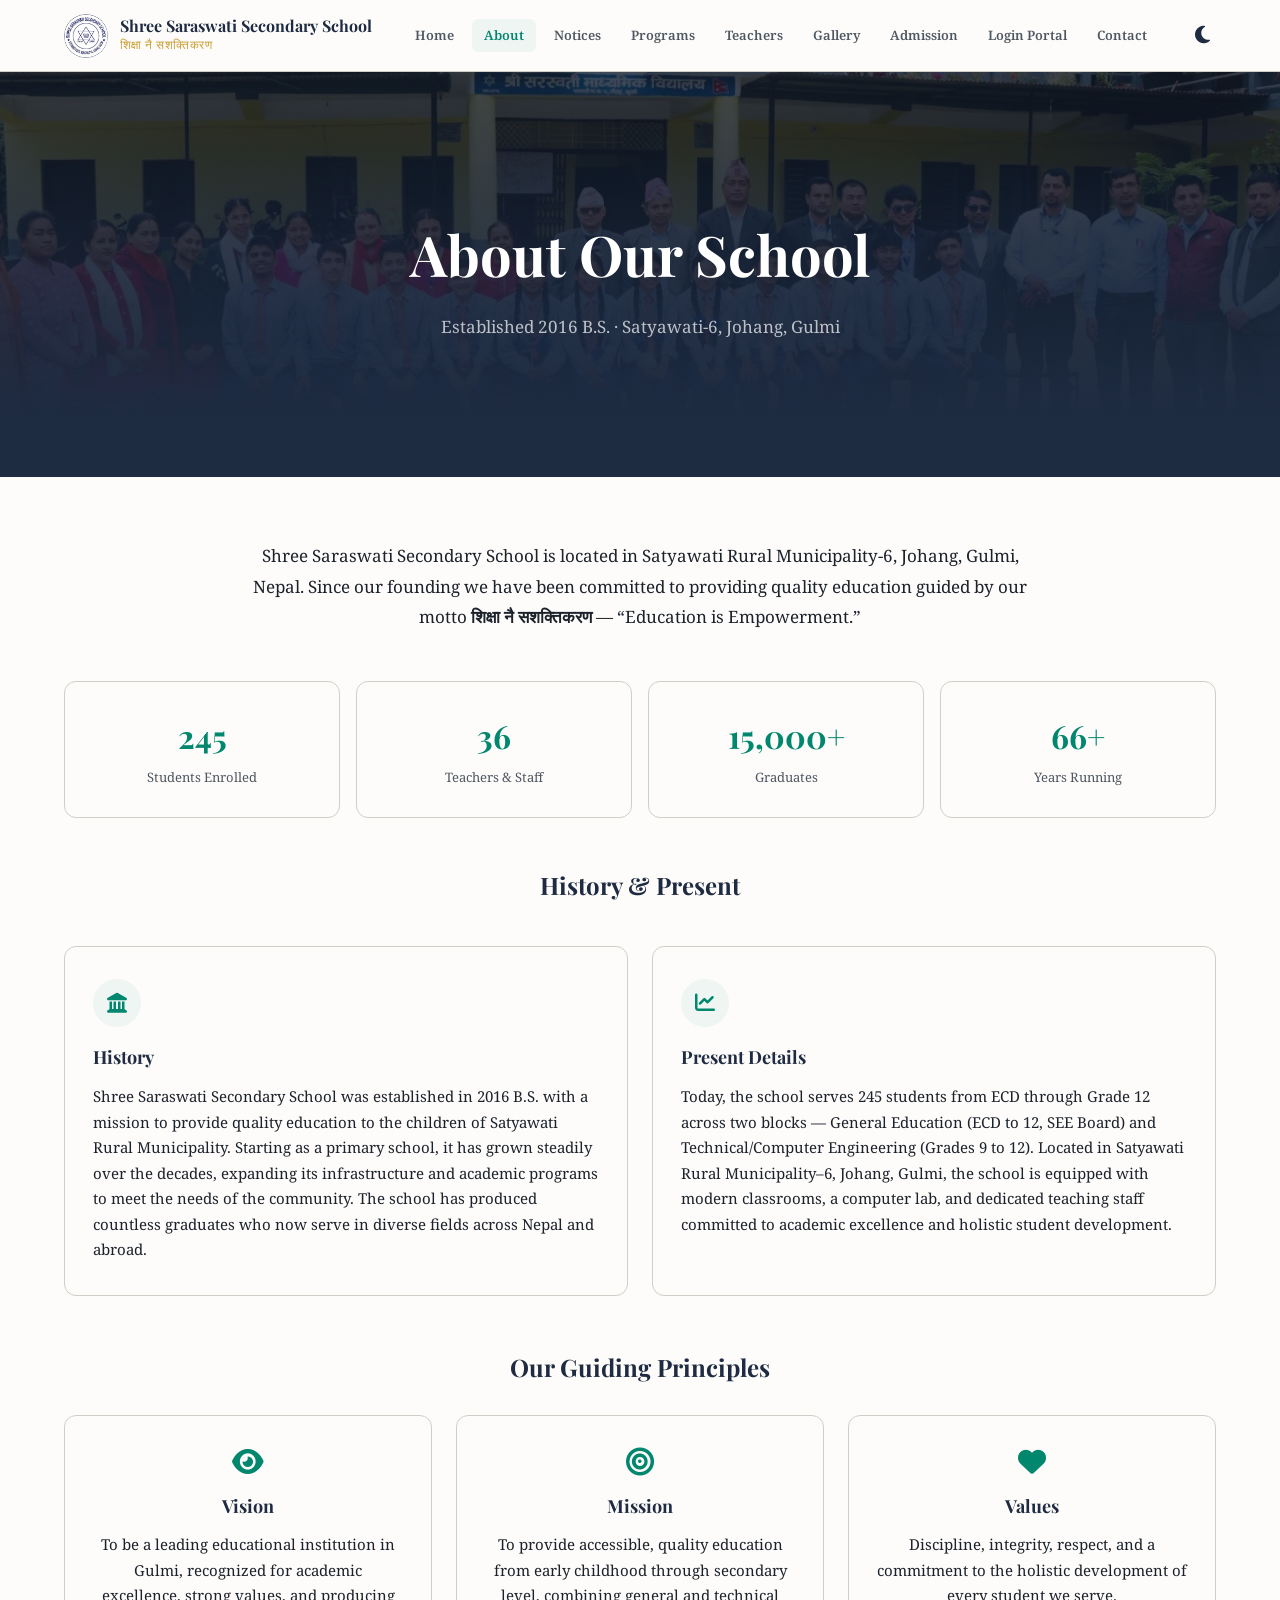
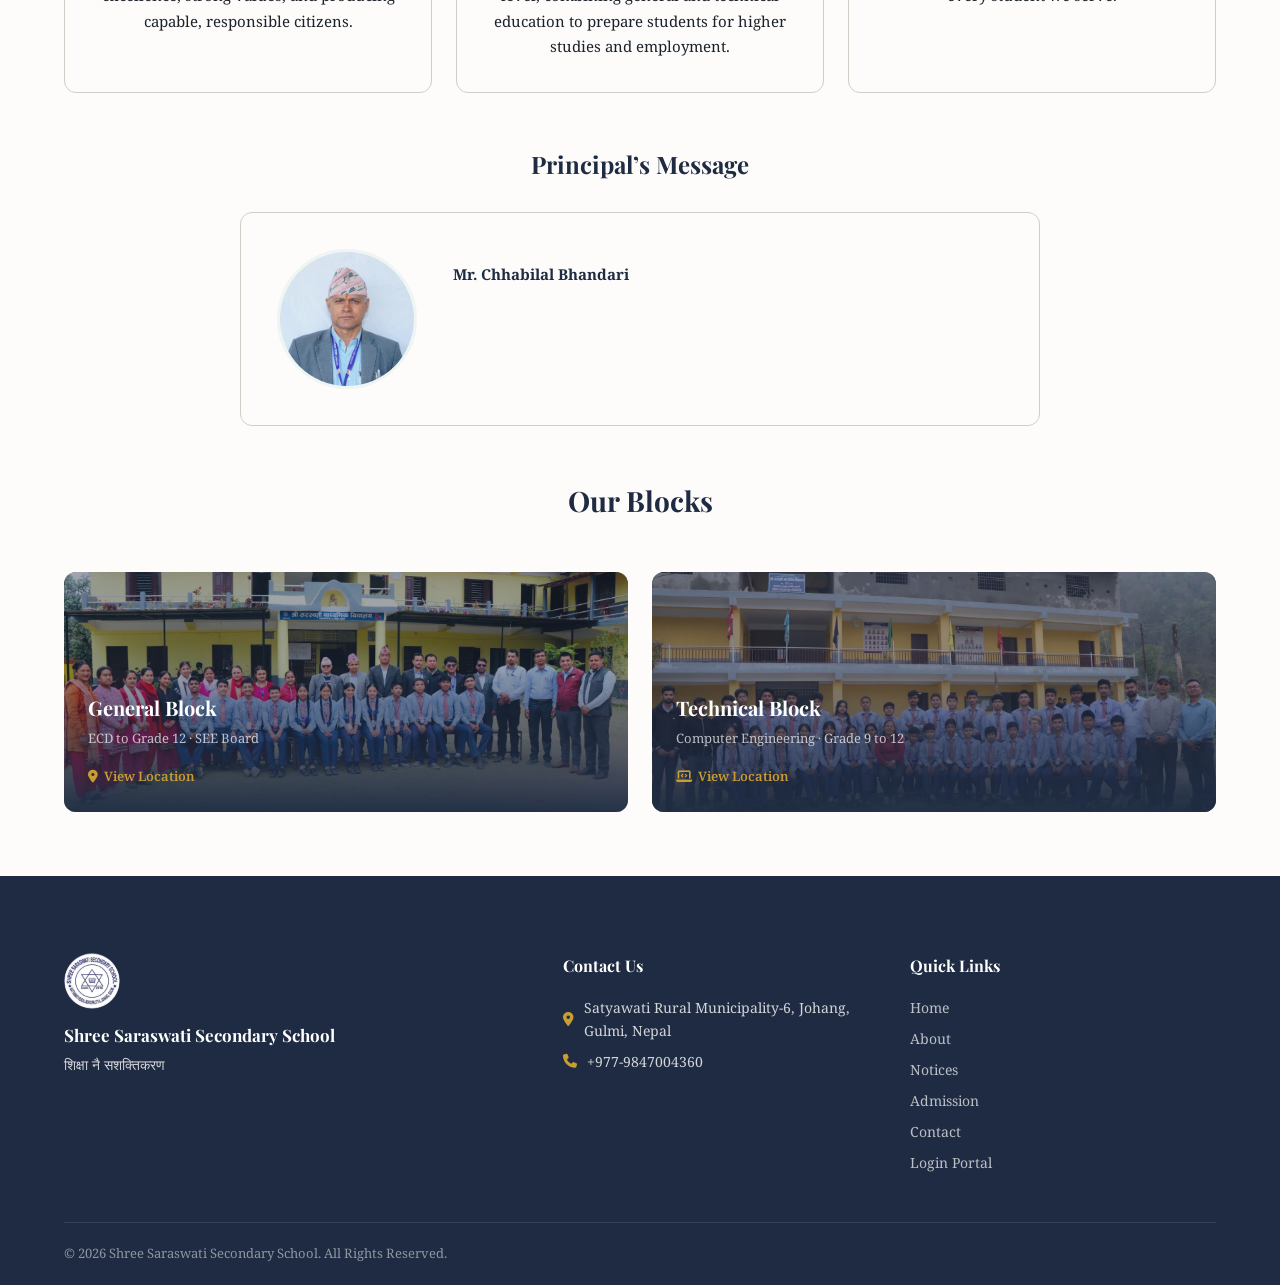
==== about.html @ 203979ec "SEO: update keywords/descriptions to current search terms, async-load external CSS on subpages, prel" ====
<!DOCTYPE html>
<html lang="en">
<head>
  <meta charset="UTF-8">
  <meta name="viewport" content="width=device-width, initial-scale=1.0">
  <title>About Us | Shree Saraswati Secondary School, Gulmi</title>
  <meta name="description" content="Learn about Shree Saraswati Secondary School in Satyawati-6, Johang, Gulmi — history, vision, mission, principal message, and stats. Community school established 2016 B.S., 66+ years of excellence in Lumbini Province.">
  <meta name="keywords" content="about Shree Saraswati School, Shree Saraswati Madhyamik Vidyalaya Gulmi, Gulmi school history, Johang school, Satyawati school Gulmi, principal Chhabilal Bhandari, school vision mission Nepal, school founding 2016 BS, community school Gulmi, Gulmi education history, Lumbini Province school, best school in Gulmi about">
  <meta name="robots" content="index, follow">
  <meta name="author" content="Shree Saraswati Secondary School">
  <meta name="theme-color" content="#1a3a5c">
  <link rel="canonical" href="https://saraswatisecschool.edu.np/about.html">
  <link rel="icon" type="image/webp" href="assets/images/School%20circular%20logo.webp">
  <link rel="apple-touch-icon" href="assets/images/School%20circular%20logo.webp">
  <link rel="alternate" hreflang="en" href="https://saraswatisecschool.edu.np/about.html">
  <link rel="alternate" hreflang="ne" href="https://saraswatisecschool.edu.np/about.html">
  <meta property="og:type" content="article">
  <meta property="og:site_name" content="Shree Saraswati Secondary School">
  <meta property="og:title" content="About Us | Shree Saraswati Secondary School, Gulmi">
  <meta property="og:description" content="Learn about Shree Saraswati Secondary School — history since 2016 B.S., vision, mission, principal, and academic programs in Johang, Gulmi.">
  <meta property="og:image" content="https://saraswatisecschool.edu.np/assets/images/General%20Block.webp">
  <meta property="og:image:width" content="800">
  <meta property="og:image:height" content="600">
  <meta property="og:image:alt" content="General Block building of Shree Saraswati Secondary School">
  <meta property="og:url" content="https://saraswatisecschool.edu.np/about.html">
  <meta property="og:locale" content="ne_NP">
  <meta name="twitter:card" content="summary_large_image">
  <meta name="twitter:title" content="About Us | Shree Saraswati Secondary School, Gulmi">
  <meta name="twitter:description" content="School history, vision, mission, and principal message — Shree Saraswati Secondary School, Johang, Gulmi.">
  <meta name="twitter:image" content="https://saraswatisecschool.edu.np/assets/images/General%20Block.webp">
  <script>if(localStorage.getItem('sss_theme')==='dark')document.documentElement.setAttribute('data-theme','dark')</script>
  <link rel="preconnect" href="https://fonts.googleapis.com">
  <link rel="preconnect" href="https://fonts.gstatic.com" crossorigin>
  <link rel="dns-prefetch" href="https://fonts.googleapis.com">
  <link rel="stylesheet" href="css/style.css">
  <link rel="preload" href="https://fonts.googleapis.com/css2?family=Playfair+Display:wght@400;600;700&family=Noto+Serif:wght@400;700&display=swap" as="style" onload="this.onload=null;this.rel='stylesheet'">
  <link rel="preload" href="https://cdnjs.cloudflare.com/ajax/libs/font-awesome/6.4.0/css/all.min.css" as="style" onload="this.onload=null;this.rel='stylesheet'">
  <link rel="stylesheet" href="https://fonts.googleapis.com/css2?family=Playfair+Display:wght@400;600;700&family=Noto+Serif:wght@400;700&display=swap" media="print" onload="this.media='all'">
  <noscript><link rel="stylesheet" href="https://fonts.googleapis.com/css2?family=Playfair+Display:wght@400;600;700&family=Noto+Serif:wght@400;700&display=swap"></noscript>
  <link rel="stylesheet" href="https://cdnjs.cloudflare.com/ajax/libs/font-awesome/6.4.0/css/all.min.css" media="print" onload="this.media='all'">
  <noscript><link rel="stylesheet" href="https://cdnjs.cloudflare.com/ajax/libs/font-awesome/6.4.0/css/all.min.css"></noscript>
  <link rel="preload" href="assets/images/Hero%20session/1.General%20Block.webp" as="image" fetchpriority="high">
  <script type="application/ld+json">
  [{"@context":"https://schema.org","@type":"BreadcrumbList","itemListElement":[{"@type":"ListItem","position":1,"name":"Home","item":"https://saraswatisecschool.edu.np/"},{"@type":"ListItem","position":2,"name":"About","item":"https://saraswatisecschool.edu.np/about.html"}]},{"@context":"https://schema.org","@type":"AboutPage","name":"About Us","description":"Learn about Shree Saraswati Secondary School","mainEntity":{"@id":"https://saraswatisecschool.edu.np/#school"}}]
  </script>
  <style>
    .about-page-hero{position:relative;min-height:45vh;display:flex;align-items:center;justify-content:center;overflow:hidden;margin-top:var(--header-h);background:var(--navy)}
    .about-page-hero .hero-slide.active{opacity:0.35}
    .about-intro{max-width:800px;margin:0 auto 48px;text-align:center;font-size:1.0625rem;line-height:1.8;color:var(--text)}
    .about-stats-row{display:grid;grid-template-columns:repeat(4,1fr);gap:16px;margin-bottom:48px}
    .about-stat{text-align:center;padding:28px 16px;background:var(--surface);border-radius:var(--radius-lg);border:1px solid var(--border)}
    .about-stat .num{font-family:var(--font-display);font-size:2rem;font-weight:700;color:var(--teal);display:block}
    .about-stat .lbl{font-size:0.8125rem;color:var(--text-muted);margin-top:4px}
    .vp-grid{display:grid;grid-template-columns:1fr 1fr 1fr;gap:24px;margin-bottom:52px}
    .vp-card{padding:32px 28px;background:var(--surface);border-radius:var(--radius-lg);border:1px solid var(--border);text-align:center;transition:transform 0.3s var(--ease)}
    .vp-card:hover{transform:translateY(-4px)}
    .vp-card i{font-size:1.75rem;color:var(--teal);margin-bottom:16px}
    .vp-card h3{font-family:var(--font-display);font-size:1.125rem;font-weight:700;color:var(--navy);margin-bottom:10px}
    .vp-card p{font-size:0.9375rem;color:var(--text);line-height:1.7}
    .principal-section{display:grid;grid-template-columns:auto 1fr;gap:36px;align-items:start;max-width:800px;margin:0 auto 52px;padding:36px;background:var(--surface);border-radius:var(--radius-lg);border:1px solid var(--border)}
    .principal-section img{width:140px;height:140px;border-radius:50%;object-fit:cover;border:3px solid var(--teal-ghost)}
    .principal-section blockquote{font-size:1rem;font-style:italic;color:var(--text);line-height:1.75;margin-bottom:12px}
    .principal-section cite{font-weight:700;color:var(--navy);font-style:normal;font-size:0.9375rem}
    .about-blocks-title{text-align:center;margin-bottom:32px}
    .about-blocks-title h2{font-family:var(--font-display);font-size:1.75rem;font-weight:700;color:var(--navy)}
    @media(max-width:768px){
      .about-stats-row{grid-template-columns:repeat(2,1fr)}
      .vp-grid{grid-template-columns:1fr}
      .principal-section{grid-template-columns:1fr;text-align:center}
      .principal-section img{margin:0 auto}
    }
    @media(max-width:480px){
      .about-stats-row{grid-template-columns:1fr}
    }
  </style>
</head>
<body>
<a href="#about-content" class="skip-link">Skip to main content</a>
<header class="header" id="header">
  <div class="header-container">
    <div class="logo-section">
      <a href="index.html"><img src="assets/images/School%20circular%20logo.webp" alt="Shree Saraswati Secondary School logo" class="logo"></a>
      <div class="school-title">
        <div class="site-title"><a href="index.html" style="text-decoration:none;color:inherit;">Shree Saraswati Secondary School</a></div>
        <p>शिक्षा नै सशक्तिकरण</p>
      </div>
    </div>
    <nav class="nav-menu" id="navMenu" aria-label="Main navigation">
      <a href="index.html" class="nav-link">Home</a>
      <a href="about.html" class="nav-link active">About</a>
      <a href="notices.html" class="nav-link">Notices</a>
      <a href="index.html#programs" class="nav-link">Programs</a>
      <a href="index.html#teachers" class="nav-link">Teachers</a>
      <a href="index.html#gallery" class="nav-link">Gallery</a>
      <a href="admissions.html" class="nav-link">Admission</a>
      <a href="Login_portal.html" target="_blank" rel="noopener" class="nav-link">Login Portal</a>
      <a href="contact.html" class="nav-link">Contact</a>
    </nav>
    <div class="nav-right"><button class="theme-toggle" id="themeToggle" onclick="toggleTheme()" aria-label="Toggle dark mode"><i class="fas fa-moon"></i></button><button class="menu-toggle" id="menuToggle" aria-label="Toggle menu" aria-controls="navMenu" aria-expanded="false"><i class="fas fa-bars"></i></button></div>
  </div>
</header>

<section class="about-page-hero" id="about-content">
  <div class="hero-slides">
    <img src="assets/images/Hero%20session/1.General%20Block.webp" alt="Shree Saraswati School General Block" class="hero-slide active" loading="eager">
    <img src="assets/images/Hero%20session/2.Technical%20Block.webp" alt="Technical Block building" class="hero-slide" loading="lazy">
    <img src="assets/images/Hero%20session/3.cultural%20program.webp" alt="Students at cultural program" class="hero-slide" loading="lazy">
    <img src="assets/images/Hero%20session/4.Dance.webp" alt="Dance performance at school event" class="hero-slide" loading="lazy">
  </div>
  <div class="hero-overlay"></div>
  <div class="page-hero-content">
    <h1>About Our School</h1>
    <span class="gold-rule"></span>
    <p>Established 2016 B.S. &middot; Satyawati-6, Johang, Gulmi</p>
  </div>
</section>

<section class="section" style="background:var(--surface)">
  <div class="container">
    <p class="about-intro">Shree Saraswati Secondary School is located in Satyawati Rural Municipality-6, Johang, Gulmi, Nepal. Since our founding we have been committed to providing quality education guided by our motto <strong>&#x0936;&#x093f;&#x0915;&#x094d;&#x0937;&#x093e; &#x0928;&#x0948; &#x0938;&#x0936;&#x0915;&#x094d;&#x0924;&#x093f;&#x0915;&#x0930;&#x0923;</strong> &mdash; &ldquo;Education is Empowerment.&rdquo;</p>

    <div class="about-stats-row">
      <div class="about-stat"><span class="num">245</span><span class="lbl">Students Enrolled</span></div>
      <div class="about-stat"><span class="num">36</span><span class="lbl">Teachers &amp; Staff</span></div>
      <div class="about-stat"><span class="num">15,000+</span><span class="lbl">Graduates</span></div>
      <div class="about-stat"><span class="num">66+</span><span class="lbl">Years Running</span></div>
    </div>

    <h2 style="font-family:var(--font-display);font-size:1.5rem;font-weight:700;color:var(--navy);text-align:center;margin-bottom:28px">History &amp; Present</h2>
    <div class="hp-row" style="margin-bottom:52px">
      <div class="hp-card-mini">
        <div class="hp-icon"><i class="fas fa-landmark"></i></div>
        <h3>History</h3>
        <p id="schoolHistory">Shree Saraswati Secondary School was established in 2016 B.S. with a mission to provide quality education to the children of Satyawati Rural Municipality. Starting as a primary school, it has grown steadily over the decades, expanding its infrastructure and academic programs to meet the needs of the community. The school has produced countless graduates who now serve in diverse fields across Nepal and abroad.</p>
      </div>
      <div class="hp-card-mini">
        <div class="hp-icon"><i class="fas fa-chart-line"></i></div>
        <h3>Present Details</h3>
        <p id="schoolPresent">Today, the school serves 245 students from ECD through Grade 12 across two blocks &mdash; General Education (ECD to 12, SEE Board) and Technical/Computer Engineering (Grades 9 to 12). Located in Satyawati Rural Municipality&ndash;6, Johang, Gulmi, the school is equipped with modern classrooms, a computer lab, and dedicated teaching staff committed to academic excellence and holistic student development.</p>
      </div>
    </div>

    <h2 style="font-family:var(--font-display);font-size:1.5rem;font-weight:700;color:var(--navy);text-align:center;margin-bottom:28px">Our Guiding Principles</h2>
    <div class="vp-grid">
      <div class="vp-card"><i class="fas fa-eye"></i><h3>Vision</h3><p>To be a leading educational institution in Gulmi, recognized for academic excellence, strong values, and producing capable, responsible citizens.</p></div>
      <div class="vp-card"><i class="fas fa-bullseye"></i><h3>Mission</h3><p>To provide accessible, quality education from early childhood through secondary level, combining general and technical education to prepare students for higher studies and employment.</p></div>
      <div class="vp-card"><i class="fas fa-heart"></i><h3>Values</h3><p>Discipline, integrity, respect, and a commitment to the holistic development of every student we serve.</p></div>
    </div>

    <h2 style="font-family:var(--font-display);font-size:1.5rem;font-weight:700;color:var(--navy);text-align:center;margin-bottom:28px">Principal&rsquo;s Message</h2>
    <div class="principal-section">
      <img src="assets/images/Teachers/Chhabilal%20Bhandari.webp" alt="Principal Chhabilal Bhandari">
      <div>
        <blockquote id="principalMessage"></blockquote>
        <cite>Mr. Chhabilal Bhandari</cite>
      </div>
    </div>

    <div class="about-blocks-title"><h2>Our Blocks</h2></div>
    <div class="blocks-row">
      <div class="block-card">
        <img src="assets/images/General%20Block.webp" alt="General Block">
        <div class="block-content">
          <h3>General Block</h3>
          <p id="generalBlockDesc">ECD to Grade 12 &middot; SEE Board</p>
          <a href="https://maps.app.goo.gl/8p2sAp4HJvD1dHu89" target="_blank" rel="noopener" class="btn-map"><i class="fas fa-map-marker-alt"></i> View Location</a>
        </div>
      </div>
      <div class="block-card">
        <img src="assets/images/Technical%20Block.webp" alt="Technical Block">
        <div class="block-content">
          <h3>Technical Block</h3>
          <p id="technicalBlockDesc">Computer Engineering &middot; Grade 9 to 12</p>
          <a href="https://maps.app.goo.gl/kgMV2Hgrvsdzd5Ey5" target="_blank" rel="noopener" class="btn-map"><i class="fas fa-laptop-code"></i> View Location</a>
        </div>
      </div>
    </div>
  </div>
</section>

<footer class="footer">
  <div class="container">
    <div class="footer-grid">
      <div class="footer-about">
        <img src="assets/images/School%20circular%20logo.webp" alt="Logo" class="footer-logo">
        <h3>Shree Saraswati Secondary School</h3>
        <p>शिक्षा नै सशक्तिकरण</p>
      </div>
      <div class="footer-contact">
        <h3>Contact Us</h3>
        <p><i class="fas fa-map-marker-alt"></i> Satyawati Rural Municipality-6, Johang, Gulmi, Nepal</p>
        <p><i class="fas fa-phone"></i> +977-9847004360</p>
      </div>
      <div class="footer-links">
        <h3>Quick Links</h3>
        <a href="index.html">Home</a>
        <a href="about.html">About</a>
        <a href="notices.html">Notices</a>
        <a href="admissions.html">Admission</a>
        <a href="contact.html">Contact</a>
        <a href="Login_portal.html" target="_blank" rel="noopener">Login Portal</a>
      </div>
    </div>
    <div class="footer-bottom">
      <p>&copy; <span id="currentYear"></span> Shree Saraswati Secondary School. All Rights Reserved.</p>
    </div>
  </div>
</footer>
<script>function toggleTheme(){var d=document.documentElement,a=d.getAttribute('data-theme'),n=a==='dark'?'light':'dark';d.setAttribute('data-theme',n);localStorage.setItem('sss_theme',n);document.querySelectorAll('.theme-toggle i').forEach(function(e){e.className=n==='dark'?'fas fa-sun':'fas fa-moon'})}!function(){document.querySelectorAll('.theme-toggle i').forEach(function(e){e.className=document.documentElement.getAttribute('data-theme')==='dark'?'fas fa-sun':'fas fa-moon'})}()</script>
<script>document.getElementById('currentYear').textContent=new Date().getFullYear()</script>
<script src="js/supabase.js"></script>
<script src="js/cache.js"></script>
<script src="js/data.js"></script>
<script src="js/main.js"></script>
</body>
</html>
---- css/style.css ----
*,*::before,*::after{box-sizing:border-box;margin:0;padding:0}
i[class^="fa-"],i[class*=" fa-"]{line-height:1}
:root{
  --navy:oklch(0.29 0.045 260);
  --navy-light:oklch(0.38 0.05 255);
  --teal:oklch(0.55 0.12 175);
  --teal-dark:oklch(0.42 0.10 170);
  --teal-ghost:oklch(0.55 0.12 175 / 0.06);
  --gold:oklch(0.72 0.13 85);
  --gold-soft:oklch(0.72 0.13 85 / 0.3);
  --bg:oklch(0.97 0.008 80);
  --bg-alt:oklch(0.93 0.012 75);
  --surface:oklch(0.99 0.003 80);
  --text:oklch(0.25 0.02 260);
  --text-muted:oklch(0.45 0.02 255);
  --border:oklch(0.85 0.01 75);
  --font-display:'Playfair Display',Georgia,serif;
  --font-body:'Noto Serif','Noto Sans Devanagari',Georgia,serif;
  --font-mono:'IBM Plex Mono','Courier New',monospace;
  --radius:6px;
  --radius-lg:12px;
  --shadow:0 2px 12px oklch(0 0 0 / 0.06);
  --shadow-lg:0 8px 32px oklch(0 0 0 / 0.10);
  --ease:cubic-bezier(0.22,1,0.36,1);
  --header-h:72px;
  --marquee-h:36px;
}

[data-theme="dark"]{
  --navy:oklch(0.48 0.05 260);
  --navy-light:oklch(0.55 0.05 255);
  --teal:oklch(0.62 0.12 175);
  --teal-dark:oklch(0.60 0.12 170);
  --teal-ghost:oklch(0.62 0.12 175 / 0.12);
  --gold:oklch(0.72 0.13 85);
  --gold-soft:oklch(0.72 0.13 85 / 0.2);
  --bg:oklch(0.11 0.015 260);
  --bg-alt:oklch(0.15 0.02 260);
  --surface:oklch(0.17 0.02 260);
  --text:oklch(0.91 0.01 80);
  --text-muted:oklch(0.70 0.015 80);
  --border:oklch(0.25 0.025 260);
  --shadow:0 2px 12px oklch(0 0 0 / 0.30);
  --shadow-lg:0 8px 32px oklch(0 0 0 / 0.40);
}
html{scroll-behavior:smooth;scroll-padding-top:var(--header-h);-webkit-tap-highlight-color:transparent}
body{font-family:var(--font-body);background:var(--bg);color:var(--text);line-height:1.65;-webkit-font-smoothing:antialiased;overflow-x:hidden;transition:background 0.35s var(--ease),color 0.35s var(--ease)}
a{color:var(--teal);text-decoration:none;transition:color 0.25s}
a:hover{color:var(--teal-dark)}
a:focus-visible{outline:2px solid var(--gold);outline-offset:2px;border-radius:2px}
img{max-width:100%;height:auto;display:block}
:focus-visible{outline:2px solid var(--teal);outline-offset:2px;border-radius:2px}
::selection{background:var(--teal);color:#fff}
.container{max-width:1200px;margin:0 auto;padding:0 24px}

/* Loading skeleton effect */

/* Skip link */
.skip-link{position:absolute;top:-100%;left:8px;padding:12px 20px;background:var(--navy);color:#fff;z-index:9999;border-radius:var(--radius);font-weight:700}
.skip-link:focus{top:8px}

/* Reduced motion */
@media(prefers-reduced-motion:reduce){*,*::before,*::after{animation-duration:0.01ms !important;animation-iteration-count:1 !important;transition-duration:0.01ms !important;scroll-behavior:auto !important}}

.section{padding:clamp(40px,5vw,64px) 0}
.section-header{margin-bottom:48px;text-align:center}
.section-header h2{font-family:var(--font-display);font-size:clamp(1.75rem,3.5vw,2.5rem);font-weight:700;color:var(--navy);position:relative;display:inline-block}
.section-header .gold-rule{display:block;width:48px;height:2px;background:var(--gold);margin:14px auto 0;border-radius:1px}
.section-header .gold-rule.left{margin:14px 0 0}
.section-header p{color:var(--text-muted);margin-top:10px;font-size:1rem}
.section-header.left{text-align:left}

/* === HEADER === */
.header{position:fixed;top:0;left:0;right:0;height:var(--header-h);background:var(--surface);z-index:1000;border-bottom:1px solid var(--border);transition:background 0.35s var(--ease),box-shadow 0.35s var(--ease)}
.header.scrolled{background:oklch(0.99 0.003 80 / 0.92);-webkit-backdrop-filter:blur(8px);backdrop-filter:blur(8px);box-shadow:0 1px 12px oklch(0 0 0 / 0.06)}
.header-container{max-width:1200px;margin:0 auto;padding:0 24px;height:100%;display:flex;align-items:center;justify-content:space-between;gap:16px}
.logo-section{display:flex;align-items:center;gap:12px;flex-shrink:0}
.logo{width:44px;height:44px;border-radius:50%;object-fit:cover}
.school-title h1,.school-title .site-title{font-family:var(--font-display);font-size:1rem;font-weight:700;color:var(--navy);line-height:1.2}
.school-title p{font-size:0.75rem;color:var(--gold);letter-spacing:0.04em}
.nav-menu{display:flex;gap:6px;flex-wrap:wrap}
.nav-link{font-size:0.8125rem;font-weight:600;color:var(--text-muted);padding:6px 12px;border-radius:var(--radius);transition:color 0.25s,background 0.25s}
.nav-link:hover,.nav-link.active{color:var(--teal);background:var(--teal-ghost)}
.nav-right{display:flex;align-items:center;gap:10px}
.menu-toggle,.theme-toggle{background:none;border:none;font-size:1.25rem;color:var(--navy);cursor:pointer;padding:6px;border-radius:4px;transition:color var(--ease)}
.menu-toggle{display:none}
.theme-toggle:hover{color:var(--teal)}
[data-theme="dark"] .theme-toggle{color:var(--text-muted)}
[data-theme="dark"] .theme-toggle:hover{color:var(--gold)}
[data-theme="dark"] .header.scrolled{-webkit-backdrop-filter:blur(8px);backdrop-filter:blur(8px);background:var(--surface)}
[data-theme="dark"] .cal-head{background:linear-gradient(135deg,var(--navy),var(--navy-light))}
[data-theme="dark"] .cal-dow:first-child{color:var(--teal)}
[data-theme="dark"] .cal-dow:last-child{color:var(--text-muted)}
[data-theme="dark"] .cal-sun .cal-bs{color:var(--teal)}
[data-theme="dark"] .cal-sat .cal-bs{color:var(--text-muted)}
[data-theme="dark"] .cal-today{background:var(--teal-dark);border-color:var(--teal-dark);box-shadow:0 3px 14px var(--teal-ghost)}
[data-theme="dark"] .btn-primary{color:var(--bg)}
[data-theme="dark"] .nbadge.urgent{background:oklch(0.50 0.18 25 / 0.2);color:oklch(0.72 0.18 25)}
[data-theme="dark"] .nbadge.event{background:oklch(0.72 0.13 85 / 0.2);color:var(--gold)}

/* === HERO === */
.hero{position:relative;min-height:90vh;display:flex;align-items:flex-end;overflow:hidden;margin-top:0;background:var(--navy)}
.hero-slides{position:absolute;inset:0}
.hero-slide{position:absolute;inset:0;width:100%;height:100%;object-fit:cover;opacity:0;transform:scale(1.1);transition:opacity 1.5s ease,transform 0.1s linear;will-change:opacity}
.hero-slide.active{opacity:1}
.hero-overlay{position:absolute;inset:0;background:linear-gradient(to bottom,oklch(0 0 0 / 0.3),var(--navy) 85%,var(--navy) 100%)}
.hero-content{position:relative;z-index:2;padding:clamp(48px,8vw,100px) 24px clamp(40px,6vw,72px);max-width:1200px;margin:0 auto;width:100%}
.hero-tag{font-size:0.8125rem;font-weight:700;letter-spacing:0.12em;text-transform:uppercase;color:var(--gold);margin-bottom:20px;display:flex;align-items:center;gap:8px}
.hero-tag .gold-dot{width:6px;height:6px;border-radius:50%;background:var(--gold);display:inline-block}

.hero-split{display:flex;flex-wrap:wrap;gap:0;margin-bottom:16px}
.hero-split-letter{font-family:var(--font-display);font-weight:700;font-size:clamp(3rem,12vw,7rem);color:#fff;line-height:1;letter-spacing:-0.02em;opacity:0;transform:translateY(24px);animation:letterIn 0.5s var(--ease) forwards}
.hero-split-letter.space{width:0.3em}
@keyframes letterIn{to{opacity:1;transform:translateY(0)}}

.hero-location{font-size:clamp(1rem,2vw,1.25rem);color:oklch(1 0 0 / 0.7);max-width:500px;margin-bottom:32px}
.hero-rule{width:64px;height:2px;background:var(--gold);margin-bottom:28px;border-radius:1px}
.hero-actions{display:flex;gap:14px;flex-wrap:wrap}
.btn{display:inline-flex;align-items:center;gap:8px;padding:12px 28px;border-radius:var(--radius);font-family:var(--font-body);font-size:0.9375rem;font-weight:700;border:none;cursor:pointer;position:relative;overflow:hidden;transition:all 0.3s var(--ease);text-decoration:none}
.btn:active{transform:scale(0.97)}
.btn-primary{background:var(--gold);color:var(--navy)}
.btn-primary:hover{background:oklch(0.72 0.13 85 / 0.85);transform:translateY(-2px)}
.btn-outline-light{background:transparent;border:1.5px solid oklch(1 0 0 / 0.3);color:#fff}
.btn-outline-light:hover{border-color:#fff;background:oklch(1 0 0 / 0.08)}

/* === HERO PARALLAX TRANSITION === */
.hero-slide{will-change:opacity,transform}

/* === SCROLL REVEAL ANIMATIONS === */
[data-reveal]{opacity:0;transform:translateY(24px);transition:opacity 0.6s var(--ease),transform 0.6s var(--ease)}
[data-reveal].in-view{opacity:1;transform:translateY(0)}
[data-reveal][data-delay="1"]{transition-delay:0.1s}
[data-reveal][data-delay="2"]{transition-delay:0.2s}
[data-reveal][data-delay="3"]{transition-delay:0.3s}
[data-reveal][data-delay="4"]{transition-delay:0.4s}
[data-reveal][data-delay="5"]{transition-delay:0.5s}

/* === CARD HOVER POLISH === */
.stat-item,.staff-card,.hp-card-mini,.vp-card,.block-card,.collection-card,.gallery-item,.event-item,.testimonial-card,.teacher-card,.program-card{transition:transform 0.35s var(--ease),box-shadow 0.35s var(--ease),border-color 0.35s var(--ease)}
.stat-item:hover,.staff-card:hover,.hp-card-mini:hover,.vp-card:hover,.teacher-card:hover,.program-card:hover{transform:translateY(-4px);box-shadow:var(--shadow-lg)}

/* === ABOUT === */
.about{background:var(--surface)}
.about-layout{display:grid;grid-template-columns:1fr 1fr;gap:48px;align-items:start}
.about-text-block .lead{font-size:1.125rem;color:var(--text);margin-bottom:32px;line-height:1.75}
.about-cards{display:grid;gap:16px}
.about-card{display:flex;gap:16px;padding:20px 24px;background:var(--bg);border-radius:var(--radius-lg);border:1px solid var(--border)}
.about-card i{font-size:1.25rem;color:var(--teal);margin-top:3px;width:28px;flex-shrink:0}
.about-card h3{font-family:var(--font-display);font-size:1rem;font-weight:700;color:var(--navy);margin-bottom:4px}
.about-card p{font-size:0.875rem;color:var(--text-muted);line-height:1.55}
.principal-spotlight{padding:32px;background:var(--teal-ghost);border-radius:var(--radius-lg);border:1px solid oklch(0.55 0.12 175 / 0.12)}
.principal-spotlight img{width:120px;height:120px;border-radius:50%;object-fit:cover;margin-bottom:16px;border:3px solid var(--surface)}
.principal-spotlight blockquote{font-size:0.9375rem;font-style:italic;color:var(--text);line-height:1.7;margin-bottom:12px}
.principal-spotlight cite{font-weight:700;color:var(--navy);font-style:normal;font-size:0.875rem}
.blocks-row{display:grid;grid-template-columns:1fr 1fr;gap:24px;margin-top:48px}
.block-card{position:relative;border-radius:var(--radius-lg);overflow:hidden;background:var(--navy)}
.block-card img{width:100%;height:240px;object-fit:cover;opacity:0.6}
.block-content{position:absolute;bottom:0;left:0;right:0;padding:24px;background:linear-gradient(to top,oklch(0.29 0.045 260 / 0.95),transparent)}
.block-content h3{font-family:var(--font-display);font-size:1.25rem;font-weight:700;color:#fff;margin-bottom:4px}
.block-content p{font-size:0.8125rem;color:oklch(1 0 0 / 0.7);margin-bottom:12px}
.btn-map{font-size:0.8125rem;color:var(--gold);font-weight:600;display:inline-flex;align-items:center;gap:6px}
.btn-map:hover{color:#fff}

/* === STATS === */
.stats{background:var(--bg-alt)}
.stats-grid{display:grid;grid-template-columns:repeat(4,1fr);gap:24px;text-align:center}
.stat-item{padding:32px 16px;background:var(--surface);border-radius:var(--radius-lg);border:1px solid var(--border);transition:transform 0.3s var(--ease)}
.stat-item:hover{transform:translateY(-4px)}
.stat-item i{font-size:1.75rem;color:var(--teal);margin-bottom:12px}
.stat-number{display:block;font-family:var(--font-display);font-size:2.5rem;font-weight:700;color:var(--navy);line-height:1}
.stat-label{display:block;font-size:0.8125rem;font-weight:700;color:var(--text);margin-top:8px;text-transform:uppercase;letter-spacing:0.05em}
.stat-desc{display:block;font-size:0.75rem;color:var(--text-muted);margin-top:4px}

/* === STAFF === */
.staff{background:var(--bg)}
.staff-grid{display:grid;grid-template-columns:repeat(auto-fill,minmax(200px,1fr));gap:24px;text-align:center}
.staff-card{padding:24px 16px;background:var(--surface);border-radius:var(--radius-lg);border:1px solid var(--border);transition:transform 0.3s var(--ease)}
.staff-card:hover{transform:translateY(-4px)}
.staff-card img{width:100px;height:100px;border-radius:50%;object-fit:cover;margin:0 auto 12px;border:3px solid var(--teal-ghost)}
.staff-card h4{font-family:var(--font-display);font-size:0.9375rem;font-weight:700;color:var(--navy);margin-bottom:2px}
.staff-card .sposition{font-size:0.75rem;color:var(--teal-dark);font-weight:600}

/* === HISTORY & PRESENT (inside About) === */
.hp-row{display:grid;grid-template-columns:1fr 1fr;gap:24px;margin-top:40px}
.hp-card-mini{padding:32px 28px;background:var(--surface);border-radius:var(--radius-lg);border:1px solid var(--border);transition:transform 0.3s var(--ease)}
.hp-card-mini:hover{transform:translateY(-4px)}
.hp-card-mini .hp-icon{width:48px;height:48px;border-radius:50%;background:var(--teal-ghost);display:flex;align-items:center;justify-content:center;margin-bottom:16px;font-size:1.25rem;color:var(--teal)}
.hp-card-mini h3{font-family:var(--font-display);font-size:1.125rem;font-weight:700;color:var(--navy);margin-bottom:12px}
.hp-card-mini p{font-size:0.9375rem;line-height:1.7;color:var(--text)}

/* === NOTICES === */
.notices{background:var(--surface)}

/* Notice row (used on notices.html and inline) */
.notice-row{display:grid;grid-template-columns:100px 1fr auto;gap:12px;padding:14px 16px;background:var(--bg);border-radius:var(--radius);border-left:3px solid var(--teal);align-items:center;margin-bottom:8px;transition:transform 0.25s var(--ease),box-shadow 0.25s var(--ease)}
.notice-row:hover{transform:translateX(4px);box-shadow:var(--shadow)}
.notice-row .ndate{font-size:0.75rem;font-weight:700;color:var(--teal-dark);white-space:nowrap}
.notice-row .ntitle{font-size:0.875rem;font-weight:600;color:var(--navy);line-height:1.4}
.notice-row .nsnippet{font-weight:400;color:var(--text-muted);font-size:0.8125rem;display:block;margin-top:2px}
.notice-row .nbadge{font-size:0.625rem;font-weight:700;text-transform:uppercase;letter-spacing:0.06em;padding:3px 8px;border-radius:999px;white-space:nowrap}
.nbadge.urgent{background:oklch(0.50 0.18 25 / 0.12);color:oklch(0.40 0.18 25)}
.nbadge.normal{background:var(--teal-ghost);color:var(--teal-dark)}
.nbadge.event{background:oklch(0.72 0.13 85 / 0.15);color:oklch(0.55 0.13 80)}
.notice-month-label{font-family:var(--font-display);font-size:0.8125rem;font-weight:700;color:var(--navy);margin:16px 0 8px;padding-bottom:4px;border-bottom:2px solid var(--gold);}
.notices-list{margin-bottom:28px}
.empty-state{text-align:center;padding:60px 20px;color:var(--text-muted)}


.nb-grid{display:grid;grid-template-columns:1.3fr 0.7fr;gap:32px;align-items:start}

.yp-header{display:flex;justify-content:space-between;align-items:center;flex-wrap:wrap;gap:10px;margin-bottom:14px}
.yp-title{font-family:var(--font-display);font-size:1.0625rem;font-weight:700;color:var(--navy)}
.mon-btn{padding:4px 10px;font-family:var(--font-body);font-size:0.65625rem;font-weight:600;border:1px solid var(--border);border-radius:999px;background:var(--surface);color:var(--text-muted);cursor:pointer;line-height:1.4}
.mon-btn:hover{background:var(--teal-ghost);color:var(--teal-dark)}
.mon-btn.active{background:var(--teal);color:#fff;border-color:var(--teal)}

.yp-body{display:flex;flex-direction:column;gap:6px;max-height:520px;overflow-y:auto;padding-right:6px;scrollbar-width:thin;scrollbar-color:var(--teal) transparent}
.yp-body::-webkit-scrollbar{width:5px}
.yp-body::-webkit-scrollbar-thumb{background:var(--teal);border-radius:3px}
.yp-card{display:flex;gap:14px;padding:12px 16px;background:var(--bg);border-radius:var(--radius);border-left:3px solid var(--border);align-items:flex-start}
.yp-holiday{border-left-color:oklch(0.50 0.18 25);background:oklch(0.50 0.18 25 / 0.04)}
.yp-holiday .yp-date{color:oklch(0.50 0.18 25)}
.yp-exam{border-left-color:oklch(0.38 0.05 255);background:oklch(0.38 0.05 255 / 0.04)}
.yp-exam .yp-date{color:oklch(0.38 0.05 255)}
.yp-event{border-left-color:var(--gold);background:oklch(0.72 0.13 85 / 0.04)}
.yp-event .yp-date{color:oklch(0.60 0.13 80)}
.yp-meeting{border-left-color:oklch(0.45 0.02 255);background:oklch(0.45 0.02 255 / 0.04)}
.yp-meeting .yp-date{color:oklch(0.45 0.02 255)}
.yp-regular{border-left-color:var(--teal)}
.yp-regular .yp-date{color:var(--teal-dark)}
.yp-date{flex-shrink:0;font-size:0.75rem;font-weight:700;color:var(--teal-dark);white-space:nowrap;min-width:70px;padding-top:1px}
.yp-body-inner{display:flex;flex-direction:column;gap:2px}
.yp-activity{font-size:0.8125rem;font-weight:600;color:var(--navy);line-height:1.35}
.yp-meta{font-size:0.65625rem;color:var(--text-muted);font-weight:600}
.yp-empty{color:var(--text-muted);font-size:0.8125rem;padding:16px 0}

.nepali-cal{background:var(--surface);border-radius:var(--radius-lg);border:1px solid var(--border);overflow:hidden;position:sticky;top:calc(var(--header-h) + var(--marquee-h) + 20px);box-shadow:0 4px 28px oklch(0 0 0 / 0.07)}
.cal-head{background:linear-gradient(135deg,var(--navy),#1e4d7a);padding:16px 20px;text-align:center;border-bottom:1px solid oklch(1 0 0 / 0.08)}
.cal-month{font-family:var(--font-display);font-size:1.125rem;font-weight:700;color:#fff;letter-spacing:0.02em;display:block}
.cal-head-sub{font-size:0.625rem;font-weight:500;color:oklch(1 0 0 / 0.55);letter-spacing:0.04em;margin-top:2px;display:block}
.cal-dows{display:grid;grid-template-columns:repeat(7,1fr);padding:10px 8px 6px;gap:1px;background:var(--bg-alt)}
.cal-dow{text-align:center;font-size:0.625rem;font-weight:700;color:var(--text-muted);text-transform:uppercase;letter-spacing:0.08em;padding:4px 0}
.cal-dow:first-child{color:#d4534a}
.cal-dow:last-child{color:#4a7fb5}
.cal-grid{display:grid;grid-template-columns:repeat(7,1fr);padding:6px 8px 12px;gap:3px;background:var(--surface)}
.cal-cell{display:flex;flex-direction:column;align-items:center;padding:6px 3px;border-radius:10px;line-height:1.15;gap:2px;cursor:default;transition:all 0.2s ease;position:relative;min-height:66px;border:1.5px solid transparent;overflow:visible}
.cal-cell:hover{transform:scale(1.07);z-index:3;box-shadow:0 4px 16px oklch(0 0 0 / 0.13)}
.cal-sun .cal-bs{color:#d4534a}
.cal-sat .cal-bs{color:#4a7fb5}
.cal-today{background:#1a8a7a;box-shadow:0 3px 14px oklch(0.55 0.12 175 / 0.4);border-color:#1a8a7a;z-index:1;overflow:hidden}
.cal-today .cal-bs{color:#fff;font-weight:800}
.cal-today .cal-ad{color:oklch(1 0 0 / 0.75)}
.cal-today::after{content:'';position:absolute;top:0;left:0;right:0;height:2px;background:oklch(1 0 0 / 0.2)}
.cal-today .cal-badge{background:oklch(1 0 0 / 0.2);color:#fff}
.cal-badge{font-size:0.45rem;font-weight:700;padding:1px 5px;border-radius:4px;letter-spacing:0.03em;white-space:nowrap;line-height:1.4;display:inline-flex;align-items:center;gap:2px;max-width:100%;overflow:hidden;text-overflow:ellipsis}
.cal-badge-holiday{background:#c0392b;color:#fff}
.cal-badge-exam{background:#7d3c98;color:#fff}
.cal-badge-meeting{background:#4a6fa5;color:#fff}
.cal-badge-competition{background:#d4880f;color:#fff}
.cal-badge-celebration{background:#d35400;color:#fff}
.cal-badge-sports{background:#1e8449;color:#fff}
.cal-badge-tour{background:#117a8a;color:#fff}
.cal-badge-admin{background:#6c5b7b;color:#fff}
/* range start/end visual connectors */
.cal-range-start{border-top-left-radius:14px;border-bottom-left-radius:14px}
.cal-range-end{border-top-right-radius:14px;border-bottom-right-radius:14px}
/* === TYPE COLOR SCHEMES === */
.cal-holiday{background:oklch(0.55 0.20 25 / 0.08);border-color:#f5c6c6}
.cal-holiday .cal-bs{color:#c0392b;font-weight:700}
.cal-holiday .cal-ad{color:rgba(192,57,43,0.55)}
.cal-holiday:hover{background:oklch(0.55 0.20 25 / 0.15);border-color:#c0392b}
.cal-holiday.cal-today{background:#c0392b;border-color:#c0392b}
.cal-holiday.cal-today .cal-bs{color:#fff}
.cal-holiday .cal-badge{background:#c0392b;color:#fff}
.cal-exam{background:oklch(0.45 0.14 290 / 0.08);border-color:#d4b8e0}
.cal-exam .cal-bs{color:#7d3c98;font-weight:700}
.cal-exam .cal-ad{color:rgba(125,60,152,0.55)}
.cal-exam:hover{background:oklch(0.45 0.14 290 / 0.16);border-color:#7d3c98}
.cal-exam.cal-today{background:#7d3c98;border-color:#7d3c98}
.cal-exam.cal-today .cal-bs{color:#fff}
.cal-exam .cal-badge{background:#7d3c98;color:#fff}
.cal-meeting{background:oklch(0.45 0.05 260 / 0.07);border-color:#b8cce4}
.cal-meeting .cal-bs{color:#4a6fa5;font-weight:700}
.cal-meeting .cal-ad{color:rgba(74,111,165,0.55)}
.cal-meeting:hover{background:oklch(0.45 0.05 260 / 0.14);border-color:#4a6fa5}
.cal-meeting.cal-today{background:#4a6fa5;border-color:#4a6fa5}
.cal-meeting.cal-today .cal-bs{color:#fff}
.cal-meeting .cal-badge{background:#4a6fa5;color:#fff}
.cal-competition{background:oklch(0.70 0.15 75 / 0.08);border-color:#f5deb8}
.cal-competition .cal-bs{color:#d4880f;font-weight:700}
.cal-competition .cal-ad{color:rgba(212,136,15,0.55)}
.cal-competition:hover{background:oklch(0.70 0.15 75 / 0.16);border-color:#d4880f}
.cal-competition.cal-today{background:#d4880f;border-color:#d4880f}
.cal-competition.cal-today .cal-bs{color:#fff}
.cal-competition .cal-badge{background:#d4880f;color:#fff}
.cal-celebration{background:oklch(0.65 0.16 25 / 0.08);border-color:#f5ccb8}
.cal-celebration .cal-bs{color:#d35400;font-weight:700}
.cal-celebration .cal-ad{color:rgba(211,84,0,0.55)}
.cal-celebration:hover{background:oklch(0.65 0.16 25 / 0.16);border-color:#d35400}
.cal-celebration.cal-today{background:#d35400;border-color:#d35400}
.cal-celebration.cal-today .cal-bs{color:#fff}
.cal-celebration .cal-badge{background:#d35400;color:#fff}
.cal-sports{background:oklch(0.55 0.15 155 / 0.08);border-color:#b8e0c0}
.cal-sports .cal-bs{color:#1e8449;font-weight:700}
.cal-sports .cal-ad{color:rgba(30,132,73,0.55)}
.cal-sports:hover{background:oklch(0.55 0.15 155 / 0.16);border-color:#1e8449}
.cal-sports.cal-today{background:#1e8449;border-color:#1e8449}
.cal-sports.cal-today .cal-bs{color:#fff}
.cal-sports .cal-badge{background:#1e8449;color:#fff}
.cal-tour{background:oklch(0.58 0.10 210 / 0.08);border-color:#b8dce5}
.cal-tour .cal-bs{color:#117a8a;font-weight:700}
.cal-tour .cal-ad{color:rgba(17,122,138,0.55)}
.cal-tour:hover{background:oklch(0.58 0.10 210 / 0.16);border-color:#117a8a}
.cal-tour.cal-today{background:#117a8a;border-color:#117a8a}
.cal-tour.cal-today .cal-bs{color:#fff}
.cal-tour .cal-badge{background:#117a8a;color:#fff}
.cal-admin{background:oklch(0.50 0.05 280 / 0.07);border-color:#ccc8d8}
.cal-admin .cal-bs{color:#6c5b7b;font-weight:700}
.cal-admin .cal-ad{color:rgba(108,91,123,0.55)}
.cal-admin:hover{background:oklch(0.50 0.05 280 / 0.14);border-color:#6c5b7b}
.cal-admin.cal-today{background:#6c5b7b;border-color:#6c5b7b}
.cal-admin.cal-today .cal-bs{color:#fff}
.cal-admin .cal-badge{background:#6c5b7b;color:#fff}
.cal-regular{background:oklch(0.58 0.08 175 / 0.04);border-color:oklch(0.58 0.08 175 / 0.12)}
.cal-regular .cal-bs{color:var(--teal-dark);font-weight:600}
.cal-regular .cal-ad{color:oklch(from var(--teal-dark) l c h / 0.5)}
.cal-regular:hover{background:oklch(0.58 0.08 175 / 0.1);border-color:var(--teal)}
.cal-bs{font-size:0.9375rem;font-weight:700;color:var(--text);margin-top:auto}
.cal-ad{font-size:0.4375rem;font-weight:600;color:var(--text-muted);white-space:nowrap}
.cal-empty{visibility:hidden;padding:6px 2px}
.cal-legend{display:flex;gap:10px;padding:10px 14px 14px;border-top:1px solid var(--border);font-size:0.5625rem;font-weight:600;color:var(--text-muted);align-items:center;flex-wrap:wrap;justify-content:center}
.leg-dot{display:inline-block;width:8px;height:8px;border-radius:50%;margin-right:3px;vertical-align:middle;border:1px solid oklch(0 0 0 / 0.06)}
.leg-holiday{background:#c0392b}
.leg-exam{background:#7d3c98}
.leg-meeting{background:#4a6fa5}
.leg-competition{background:#d4880f}
.leg-celebration{background:#d35400}
.leg-sports{background:#1e8449}

/* === PROGRAMS === */
.programs{background:var(--bg)}
.programs-tabs{display:flex;gap:0;margin-bottom:36px;border-bottom:2px solid var(--border)}
.tab-btn{padding:12px 28px;font-family:var(--font-body);font-size:0.9375rem;font-weight:700;border:none;background:none;color:var(--text-muted);cursor:pointer;position:relative;transition:color 0.25s}
.tab-btn::after{content:'';position:absolute;bottom:-2px;left:0;right:0;height:2px;background:transparent;transition:background 0.3s var(--ease)}
.tab-btn.active{color:var(--navy)}
.tab-btn.active::after{background:var(--gold)}
.tab-btn:hover{color:var(--navy)}
.programs-content{display:block}
.program-banner{position:relative;border-radius:var(--radius-lg);overflow:hidden;margin-bottom:32px;background:var(--navy);height:260px}
.program-banner img{width:100%;height:100%;object-fit:cover;opacity:0.55}
.program-banner-text{position:absolute;bottom:0;left:0;right:0;padding:28px;background:linear-gradient(to top,oklch(0.29 0.045 260 / 0.95),transparent)}
.program-banner-text h3{font-family:var(--font-display);font-size:1.5rem;font-weight:700;color:#fff;margin-bottom:4px}
.program-banner-text p{font-size:0.875rem;color:oklch(1 0 0 / 0.7)}
.programs-grid{display:grid;grid-template-columns:repeat(auto-fill,minmax(250px,1fr));gap:20px}
.program-card{padding:24px;background:var(--surface);border-radius:var(--radius-lg);border:1px solid var(--border)}
.program-card h4{font-family:var(--font-display);font-size:1.0625rem;font-weight:700;color:var(--navy);margin-bottom:4px}
.program-card p{font-size:0.8125rem;color:var(--text-muted)}

/* === TEACHERS === */
.teachers{background:var(--surface)}
.teachers-scroll{display:flex;gap:20px;overflow-x:auto;padding-bottom:12px;scroll-snap-type:x mandatory;-webkit-overflow-scrolling:touch}
.teachers-scroll::-webkit-scrollbar{height:6px}
.teachers-scroll::-webkit-scrollbar-track{background:transparent}
.teachers-scroll::-webkit-scrollbar-thumb{background:var(--teal);border-radius:3px}
.teacher-card{flex:0 0 220px;scroll-snap-align:start;background:var(--bg);border-radius:var(--radius-lg);overflow:hidden;border:1px solid var(--border)}
.teacher-card img{width:100px;height:100px;border-radius:50%;object-fit:cover;margin:12px auto 0;border:3px solid var(--teal-ghost)}
.teacher-card .tinfo{padding:16px}
.teacher-card h4{font-family:var(--font-display);font-size:0.9375rem;font-weight:700;color:var(--navy);margin-bottom:2px}
.teacher-card .tsubject{font-size:0.75rem;color:var(--teal-dark);font-weight:600}
.teacher-card .tqual{font-size:0.6875rem;color:var(--text-muted);margin-top:4px}
.teachers-nav{display:flex;gap:10px;justify-content:center;margin-top:24px}
.teachers-nav button{width:40px;height:40px;border-radius:50%;border:1px solid var(--border);background:var(--surface);color:var(--navy);cursor:pointer;font-size:0.875rem;transition:all 0.25s}
.teachers-nav button:hover{background:var(--teal);color:#fff;border-color:var(--teal)}

/* === GALLERY === */
.gallery-marquee{overflow:hidden;margin-top:32px;padding:12px 0;border-top:1px solid var(--border);position:relative}
.gallery-marquee::before,.gallery-marquee::after{content:"";position:absolute;top:0;bottom:0;width:60px;z-index:2;pointer-events:none}
.gallery-marquee::before{left:0;background:linear-gradient(to right,var(--bg),transparent)}
.gallery-marquee::after{right:0;background:linear-gradient(to left,var(--bg),transparent)}
.gmarquee-track{display:flex;gap:12px;animation:gmarquee 40s linear infinite;width:fit-content}
.gmarquee-track img{height:120px;width:160px;border-radius:6px;flex-shrink:0;object-fit:cover}
@keyframes gmarquee{0%{transform:translateX(0)}100%{transform:translateX(-50%)}}
.gallery{background:var(--bg)}
.gallery-collections{display:flex;gap:12px;margin-bottom:32px;flex-wrap:wrap}
.collection-card{position:relative;width:160px;height:120px;border-radius:var(--radius);overflow:hidden;cursor:pointer;border:2px solid transparent;transition:border-color 0.25s}
.collection-card.active{border-color:var(--gold)}
.collection-card img{width:100%;height:100%;object-fit:cover}
.collection-overlay{position:absolute;inset:0;background:linear-gradient(to top,oklch(0.29 0.045 260 / 0.8),transparent 60%);display:flex;align-items:flex-end;padding:12px;font-size:0.8125rem;font-weight:700;color:#fff;letter-spacing:0.04em}
.gallery-waterfall{display:flex;gap:16px;overflow-x:auto;padding-bottom:12px;scroll-snap-type:x mandatory;-webkit-overflow-scrolling:touch;scrollbar-width:none;-ms-overflow-style:none}
.gallery-waterfall::-webkit-scrollbar{display:none}
.gallery-item{border-radius:var(--radius);overflow:hidden;cursor:pointer;position:relative;flex:0 0 260px;aspect-ratio:4/3;scroll-snap-align:start}
.gallery-item img{width:100%;height:100%;object-fit:cover;transition:transform 0.4s var(--ease)}
.gallery-item:hover img{transform:scale(1.05)}

/* === EVENTS === */
.events{background:var(--surface)}
.events-timeline{position:relative;padding-left:40px}
.events-timeline::before{content:'';position:absolute;left:16px;top:0;bottom:0;width:2px;background:var(--border)}
.event-item{position:relative;padding:0 0 36px 28px}
.event-item:last-child{padding-bottom:0}
.event-dot{position:absolute;left:-28px;top:4px;width:12px;height:12px;border-radius:50%;background:var(--gold);border:3px solid var(--surface);z-index:1}
.event-date{font-size:0.75rem;color:var(--teal);font-weight:700;margin-bottom:4px;letter-spacing:0.04em}
.event-title{font-family:var(--font-display);font-size:1.125rem;font-weight:700;color:var(--navy);margin-bottom:4px}
.event-desc{font-size:0.875rem;color:var(--text-muted)}

/* === TESTIMONIALS === */
.testimonials{background:var(--bg)}
.testimonials-slider{display:flex;gap:24px;overflow:hidden;mask-image:linear-gradient(to right,transparent,#000 5%,#000 95%,transparent);-webkit-mask-image:linear-gradient(to right,transparent,#000 5%,#000 95%,transparent)}
.testimonials-track{display:flex;gap:24px;animation:tmarquee 40s linear infinite}
.testimonial-card{flex:0 0 420px;text-align:center;padding:36px 32px;background:var(--surface);border-radius:var(--radius-lg);border:1px solid var(--border);position:relative}
.testimonial-card .quote-mark{font-family:var(--font-display);font-size:3.5rem;line-height:1;color:var(--gold-soft);position:absolute;top:14px;left:22px}
.testimonial-card blockquote{font-size:0.95rem;font-style:italic;color:var(--text);line-height:1.65;margin-bottom:18px}
.testimonial-card .tauthor{display:flex;align-items:center;justify-content:center;gap:10px}
.testimonial-card .tauthor img{width:44px;height:44px;border-radius:50%;object-fit:cover}
.testimonial-card .tauthor strong{font-size:0.875rem;color:var(--navy)}
.testimonial-card .tauthor span{font-size:0.75rem;color:var(--text-muted)}
@keyframes tmarquee{0%{transform:translateX(0)}100%{transform:translateX(-50%)}}

/* === TOAST NOTIFICATIONS === */
.toast{position:fixed;bottom:24px;right:24px;z-index:9999;padding:14px 20px;border-radius:var(--radius);display:flex;align-items:center;gap:12px;font-size:0.9rem;font-weight:600;transform:translateY(120px);opacity:0;transition:opacity 0.4s var(--ease),transform 0.4s var(--ease);max-width:400px;box-shadow:var(--shadow-lg)}
.toast.show{transform:translateY(0);opacity:1}
.toast-success{background:oklch(0.58 0.15 145 / 0.12);color:oklch(0.35 0.12 145);border:1px solid oklch(0.58 0.15 145 / 0.25)}
.toast-error{background:oklch(0.50 0.18 25 / 0.10);color:oklch(0.40 0.18 25);border:1px solid oklch(0.50 0.18 25 / 0.2)}
.toast button{background:none;border:none;font-size:1.2rem;cursor:pointer;margin-left:auto;line-height:1;opacity:0.6;transition:opacity 0.2s;color:inherit}
.toast button:hover{opacity:1}

/* === FORM VALIDATION STATES === */
.form-group.error input,.form-group.error select,.form-group.error textarea{border-color:oklch(0.50 0.18 25);background:oklch(0.50 0.18 25 / 0.03)}
.form-group.success input,.form-group.success select,.form-group.success textarea{border-color:oklch(0.58 0.15 145)}
.form-group .field-error{font-size:0.75rem;color:oklch(0.50 0.18 25);margin-top:4px;font-weight:600;display:none}
.form-group.error .field-error{display:block}
.form-group .field-success{font-size:0.75rem;color:oklch(0.58 0.15 145);margin-top:4px;font-weight:600;display:none}
.form-group.success .field-success{display:block}

/* === LOADING SPINNER === */
.spinner{display:inline-block;width:18px;height:18px;border:2px solid oklch(1 0 0 / 0.3);border-top-color:#fff;border-radius:50%;animation:spin 0.6s linear infinite;vertical-align:middle}
.spinner-sm{width:14px;height:14px;border-width:2px}
@keyframes spin{to{transform:rotate(360deg)}}

/* Submit button loading state */
.submit-btn.loading{pointer-events:none;opacity:0.85}

/* === ADMISSION FORM === */
.admission{background:var(--surface)}
.admission-form{max-width:800px;margin:0 auto}

/* step indicator */
.step-indicator{display:flex;align-items:center;justify-content:center;margin-bottom:8px;gap:0}
.step-dot{width:36px;height:36px;border-radius:50%;display:flex;align-items:center;justify-content:center;font-size:0.8125rem;font-weight:700;background:var(--border);color:var(--text-muted);transition:all 0.3s var(--ease);flex-shrink:0}
.step-dot.active{background:var(--teal);color:#fff;box-shadow:0 0 0 4px oklch(0.68 0.12 190 / 0.2)}
.step-line{width:clamp(32px,8vw,64px);height:2px;background:var(--border);flex-shrink:0}
.step-labels{display:flex;justify-content:space-between;margin-bottom:28px;padding:0 4px}
.step-label{font-size:0.6875rem;font-weight:600;color:var(--text-muted);text-transform:uppercase;letter-spacing:0.06em;transition:color 0.3s var(--ease)}
.step-label.active{color:var(--teal)}

/* step panels */
.form-step{display:none;animation:fadeStep 0.3s var(--ease)}
.form-step.active{display:block}
@keyframes fadeStep{from{opacity:0;transform:translateY(8px)}to{opacity:1;transform:translateY(0)}}

/* step nav buttons */
.step-nav{display:flex;gap:12px;justify-content:flex-end;margin-top:24px}
.btn-next,.btn-prev{padding:10px 24px;border:none;border-radius:var(--radius);font-family:var(--font-body);font-size:0.9375rem;font-weight:700;cursor:pointer;transition:background 0.25s,transform 0.25s}
.btn-next{background:var(--teal);color:#fff}
.btn-next:hover{background:var(--teal-dark);transform:translateY(-2px)}
.btn-prev{background:var(--border);color:var(--text)}
.btn-prev:hover{background:var(--text-muted);color:#fff;transform:translateY(-2px)}

.form-section{margin-bottom:0;padding:24px;background:var(--bg);border-radius:var(--radius-lg);border:1px solid var(--border)}
.form-section h3{font-family:var(--font-display);font-size:1.125rem;font-weight:700;color:var(--navy);margin-bottom:20px;padding-bottom:10px;border-bottom:1px solid var(--border)}
.form-grid{display:grid;grid-template-columns:1fr 1fr;gap:16px}
.form-grid .full-width{grid-column:1/-1}
.form-group label{display:block;font-size:0.8125rem;font-weight:700;color:var(--text);margin-bottom:5px}
.form-group input,.form-group select,.form-group textarea{width:100%;padding:10px 12px;border:1.5px solid var(--border);border-radius:var(--radius);font-family:var(--font-body);font-size:0.9375rem;background:var(--surface);transition:border-color 0.25s}
.form-group input:focus,.form-group select:focus,.form-group textarea:focus{outline:none;border-color:var(--teal)}
.form-group textarea{resize:vertical;min-height:80px}
.bs-date-display{display:block;font-size:0.75rem;font-weight:600;color:var(--text-muted);margin-top:4px;line-height:1.4}
.bs-date-display.bs-date-display-empty{display:none}
.file-upload input[type=file]{padding:8px 0;border:none;background:none}
.file-hint{font-size:0.75rem;color:var(--text-muted);margin-top:4px}
.form-submit{display:flex;gap:14px;flex-wrap:wrap;margin-top:24px;justify-content:flex-end}
.submit-btn{padding:12px 32px;background:var(--teal);color:#fff;border:none;border-radius:var(--radius);font-family:var(--font-body);font-size:0.9375rem;font-weight:700;cursor:pointer;transition:background 0.25s,transform 0.25s,opacity 0.25s;display:inline-flex;align-items:center;gap:8px}
.submit-btn:hover{background:var(--teal-dark);transform:translateY(-2px)}
.submit-btn:disabled{opacity:0.6;cursor:not-allowed;transform:none}
.submit-btn:focus-visible{outline:2px solid var(--gold);outline-offset:2px}
.reset-btn{padding:12px 28px;background:none;border:1.5px solid var(--border);border-radius:var(--radius);font-family:var(--font-body);font-size:0.9375rem;font-weight:600;color:var(--text-muted);cursor:pointer;transition:all 0.25s}
.reset-btn:hover{border-color:var(--text);color:var(--text)}
.reset-btn:focus-visible{outline:2px solid var(--gold);outline-offset:2px}

/* Admission status */
.admission-status{padding:14px 18px;border-radius:var(--radius);font-size:0.9rem;line-height:1.5;margin-top:16px;display:none;animation:fadeStep 0.3s var(--ease)}

/* === FOOTER === */
.footer{background:var(--navy);color:oklch(1 0 0 / 0.8);padding:clamp(48px,6vw,80px) 0 0}
.footer-grid{display:grid;grid-template-columns:1.5fr 1fr 1fr;gap:40px;margin-bottom:40px}
.footer-about .footer-logo{width:56px;height:56px;border-radius:50%;margin-bottom:12px}
.footer-about h3{font-family:var(--font-display);font-size:1.0625rem;font-weight:700;color:#fff;margin-bottom:4px}
.footer-about p{font-size:0.875rem}
.footer-contact h3,.footer-links h3{font-family:var(--font-display);font-size:1rem;font-weight:700;color:#fff;margin-bottom:16px}
.footer-contact p{font-size:0.875rem;margin-bottom:8px;display:flex;align-items:center;gap:8px}
.footer-contact i{color:var(--gold);width:16px}
.footer-links a{display:block;font-size:0.875rem;color:oklch(1 0 0 / 0.7);margin-bottom:8px;transition:color 0.25s}
.footer-links a:hover{color:var(--gold)}
.footer-bottom{padding:20px 0;border-top:1px solid oklch(1 0 0 / 0.1);display:flex;justify-content:space-between;align-items:center;flex-wrap:wrap;gap:8px;font-size:0.8125rem;color:oklch(1 0 0 / 0.5)}

/* === SUB-PAGE HERO === */
.page-hero{position:relative;min-height:45vh;display:flex;align-items:center;justify-content:center;overflow:hidden;margin-top:var(--header-h);background:var(--navy)}
.page-hero .hero-slide.active{opacity:0.35}
.page-hero .hero-bg{position:absolute;inset:0}
.page-hero .hero-bg img{width:100%;height:100%;object-fit:cover;opacity:0.35}
.page-hero-content{position:relative;z-index:2;text-align:center;padding:48px 24px}
.page-hero-content h1{font-family:var(--font-display);font-size:clamp(2rem,5vw,3.5rem);font-weight:700;color:#fff;margin-bottom:12px}
.page-hero-content .gold-rule{margin:12px auto 16px}
.page-hero-content p{font-size:1.0625rem;color:oklch(1 0 0 / 0.7);max-width:500px;margin:0 auto}

/* === PAGE CONTENT (sub-pages) === */
.page-section{padding:clamp(40px,6vw,80px) 0;background:var(--surface)}
.page-content{max-width:800px;margin:0 auto;font-size:1rem;color:var(--text);line-height:1.75}
.page-content p{margin-bottom:16px}
.info-cards{display:grid;grid-template-columns:repeat(auto-fill,minmax(240px,1fr));gap:20px;margin:32px 0}
.info-card{padding:24px;background:var(--bg);border-radius:var(--radius-lg);border:1px solid var(--border)}
.info-card i{font-size:1.5rem;color:var(--teal);margin-bottom:12px}
.info-card h3{font-family:var(--font-display);font-size:1rem;font-weight:700;color:var(--navy);margin-bottom:6px}
.info-card p{font-size:0.875rem;color:var(--text-muted);line-height:1.55}
.info-card a{color:var(--gold);font-weight:600}
.info-card a:hover{color:var(--teal)}
.steps-list{padding-left:24px;margin:24px 0}
.steps-list li{font-size:0.9375rem;margin-bottom:10px;color:var(--text);line-height:1.6}

/* === LIGHTBOX === */
.lightbox{display:none;position:fixed;inset:0;z-index:2000;background:oklch(0 0 0 / 0.9);justify-content:center;align-items:center;padding:24px}
.lightbox.show{display:flex}
.lightbox-close{position:absolute;top:20px;right:28px;color:#fff;font-size:2rem;cursor:pointer;opacity:0.7;z-index:2001}
.lightbox-close:hover{opacity:1}
.lightbox-img{max-width:90vw;max-height:85vh;object-fit:contain;border-radius:4px}
.lightbox-caption{position:absolute;bottom:20px;color:#fff;font-size:0.875rem;text-align:center;left:0;right:0}

/* === SCROLLBAR === */
::-webkit-scrollbar{width:8px;height:8px}
::-webkit-scrollbar-track{background:var(--bg)}
::-webkit-scrollbar-thumb{background:var(--teal-ghost);border-radius:4px;border:2px solid var(--bg)}
::-webkit-scrollbar-thumb:hover{background:var(--teal)}

/* === SCROLL PROGRESS === */
.scroll-progress{position:fixed;top:0;left:0;height:3px;background:linear-gradient(90deg,var(--gold),oklch(0.72 0.13 85 / 0.5));z-index:9999;width:0%;will-change:transform}
@media(prefers-reduced-motion:reduce){.scroll-progress{display:none}}

/* === BACK TO TOP === */
.back-to-top{position:fixed;bottom:28px;right:28px;width:44px;height:44px;border-radius:50%;background:var(--navy);color:#fff;border:none;font-size:1.1rem;cursor:pointer;display:flex;align-items:center;justify-content:center;z-index:900;opacity:0;transform:translateY(16px);pointer-events:none;box-shadow:0 4px 16px oklch(0 0 0 / 0.15);transition:opacity 0.35s var(--ease),transform 0.35s var(--ease),background 0.25s}
.back-to-top.visible{opacity:1;transform:translateY(0);pointer-events:auto}
.back-to-top:hover{background:var(--teal-dark);transform:translateY(-2px)}
.back-to-top:active{transform:scale(0.92)}

/* === LIGHTBOX NAV === */
.lightbox-nav{position:absolute;top:50%;transform:translateY(-50%);background:oklch(1 0 0 / 0.12);color:#fff;border:none;width:46px;height:46px;border-radius:50%;cursor:pointer;font-size:1.1rem;z-index:2002;display:flex;align-items:center;justify-content:center;backdrop-filter:blur(4px);transition:background 0.25s,transform 0.25s}
.lightbox-nav:hover{background:oklch(1 0 0 / 0.25)}
.lightbox-prev{left:16px}
.lightbox-next{right:16px}

/* === PAGE ENTRY === */
.page-entry{animation:pageFadeIn 0.6s var(--ease) forwards}
@keyframes pageFadeIn{from{opacity:0;transform:translateY(10px)}to{opacity:1;transform:translateY(0)}}

/* === ENHANCED REVEAL VARIANTS === */
[data-reveal-scale]{opacity:0;transform:scale(0.92);transition:opacity 0.6s var(--ease),transform 0.6s var(--ease)}
[data-reveal-scale].in-view{opacity:1;transform:scale(1)}
[data-reveal-left]{opacity:0;transform:translateX(-24px);transition:opacity 0.6s var(--ease),transform 0.6s var(--ease)}
[data-reveal-left].in-view{opacity:1;transform:translateX(0)}
[data-reveal-right]{opacity:0;transform:translateX(24px);transition:opacity 0.6s var(--ease),transform 0.6s var(--ease)}
[data-reveal-right].in-view{opacity:1;transform:translateX(0)}

/* === RESPONSIVE === */
@media(max-width:992px){
  .about-layout{grid-template-columns:1fr}
  .stats-grid{grid-template-columns:1fr 1fr}
  .footer-grid{grid-template-columns:1fr 1fr}
  .gallery-waterfall{grid-template-columns:1fr 1fr}
  .gallery-item:nth-child(3n+1){grid-row:span 1}
  .gallery-item:nth-child(3n+1) img{min-height:auto}
  .nb-grid{grid-template-columns:1fr;gap:24px}
  .yp-body{max-height:none}
  .nepali-cal{position:static}
}
@media(max-width:768px){
  :root{--header-h:64px}
  .nav-menu{position:fixed;top:calc(var(--header-h) + var(--marquee-h));left:0;right:0;background:var(--surface);flex-direction:column;padding:16px 24px;border-bottom:1px solid var(--border);display:none;z-index:999;max-height:calc(100vh - var(--header-h) - var(--marquee-h));overflow-y:auto;transform:translateY(-8px);opacity:0;transition:transform 0.3s var(--ease),opacity 0.3s var(--ease),display 0.3s allow-discrete}
  .nav-menu.open{display:flex;transform:translateY(0);opacity:1}
  @supports not (transition:display 0.3s allow-discrete){.nav-menu.open{display:flex}}
  .menu-toggle{display:block}
  .notice-row{grid-template-columns:1fr;gap:6px}
  .hero-split-letter{font-size:clamp(2.5rem,10vw,4.5rem)}
  .page-hero{min-height:35vh}
  .page-hero-content h1{font-size:clamp(1.75rem,4vw,2.5rem)}
}
@media(max-width:480px){
  .container{padding:0 16px}
  .header-container{padding:0 16px}
  .stats-grid{grid-template-columns:1fr 1fr;gap:12px}
  .stat-item{padding:24px 12px}
  .stat-number{font-size:2rem}
  .hero-actions{flex-direction:column}
  .btn{width:100%;justify-content:center}
  .footer-grid{grid-template-columns:1fr}
  .gallery-waterfall{grid-template-columns:1fr}
  .gallery-collections{justify-content:center}
  .form-grid{grid-template-columns:1fr}
  .blocks-row{grid-template-columns:1fr}
  .hp-row{grid-template-columns:1fr}
  .programs-grid{grid-template-columns:1fr}
  .back-to-top{bottom:16px;right:16px;width:40px;height:40px;font-size:1rem}
  .lightbox-prev{left:6px}
  .lightbox-next{right:6px}
  .lightbox-nav{width:36px;height:36px;font-size:0.9rem}
  .section-header{margin-bottom:32px}
  .section-header h2{font-size:clamp(1.35rem,5vw,1.75rem)}
  .hero-content{padding-left:16px;padding-right:16px}
  .teacher-card{flex:0 0 180px}
  .gmarquee-track img{height:80px;width:110px}
  .nav-link{font-size:0.9375rem;padding:10px 12px}
  .testimonial-card{flex:0 0 300px;padding:24px 20px}
  .block-content{padding:16px}
  .page-hero-content{padding:32px 16px}
  .principal-spotlight{padding:20px}
  .info-card{padding:16px}
  .form-section{padding:16px}
  .nepali-cal{border-radius:var(--radius)}
  .cal-cell{min-height:58px;padding:5px 2px;font-size:0.6875rem}
  .cal-badge{font-size:0.4rem;padding:1px 3px}
}
@media(max-width:360px){
  :root{--header-h:56px}
  .container{padding:0 12px}
  .header-container{padding:0 12px;gap:8px}
  .school-title h1{font-size:0.8125rem}
  .school-title p{font-size:0.625rem}
  .hero-split-letter{font-size:clamp(1.75rem,7vw,2.5rem)}
  .section-header h2{font-size:1.125rem}
  .teacher-card{flex:0 0 150px}
  .teacher-card .tinfo{padding:10px}
  .teacher-card img{width:80px;height:80px}
  .gmarquee-track img{height:60px;width:90px}
  .stat-number{font-size:1.5rem}
  .hp-card-mini{padding:20px 16px}
  .staff-card{padding:16px 12px}
  .program-card{padding:16px}
  .page-hero-content h1{font-size:clamp(1.25rem,5vw,1.75rem)}
  .page-hero-content{padding:24px 12px}
  .lightbox{padding:8px}
  .cal-cell{min-height:48px;padding:3px 1px;font-size:0.625rem}
  .nepali-cal{box-shadow:none;border-left:none;border-right:none;border-radius:0;margin:0 -12px}
}
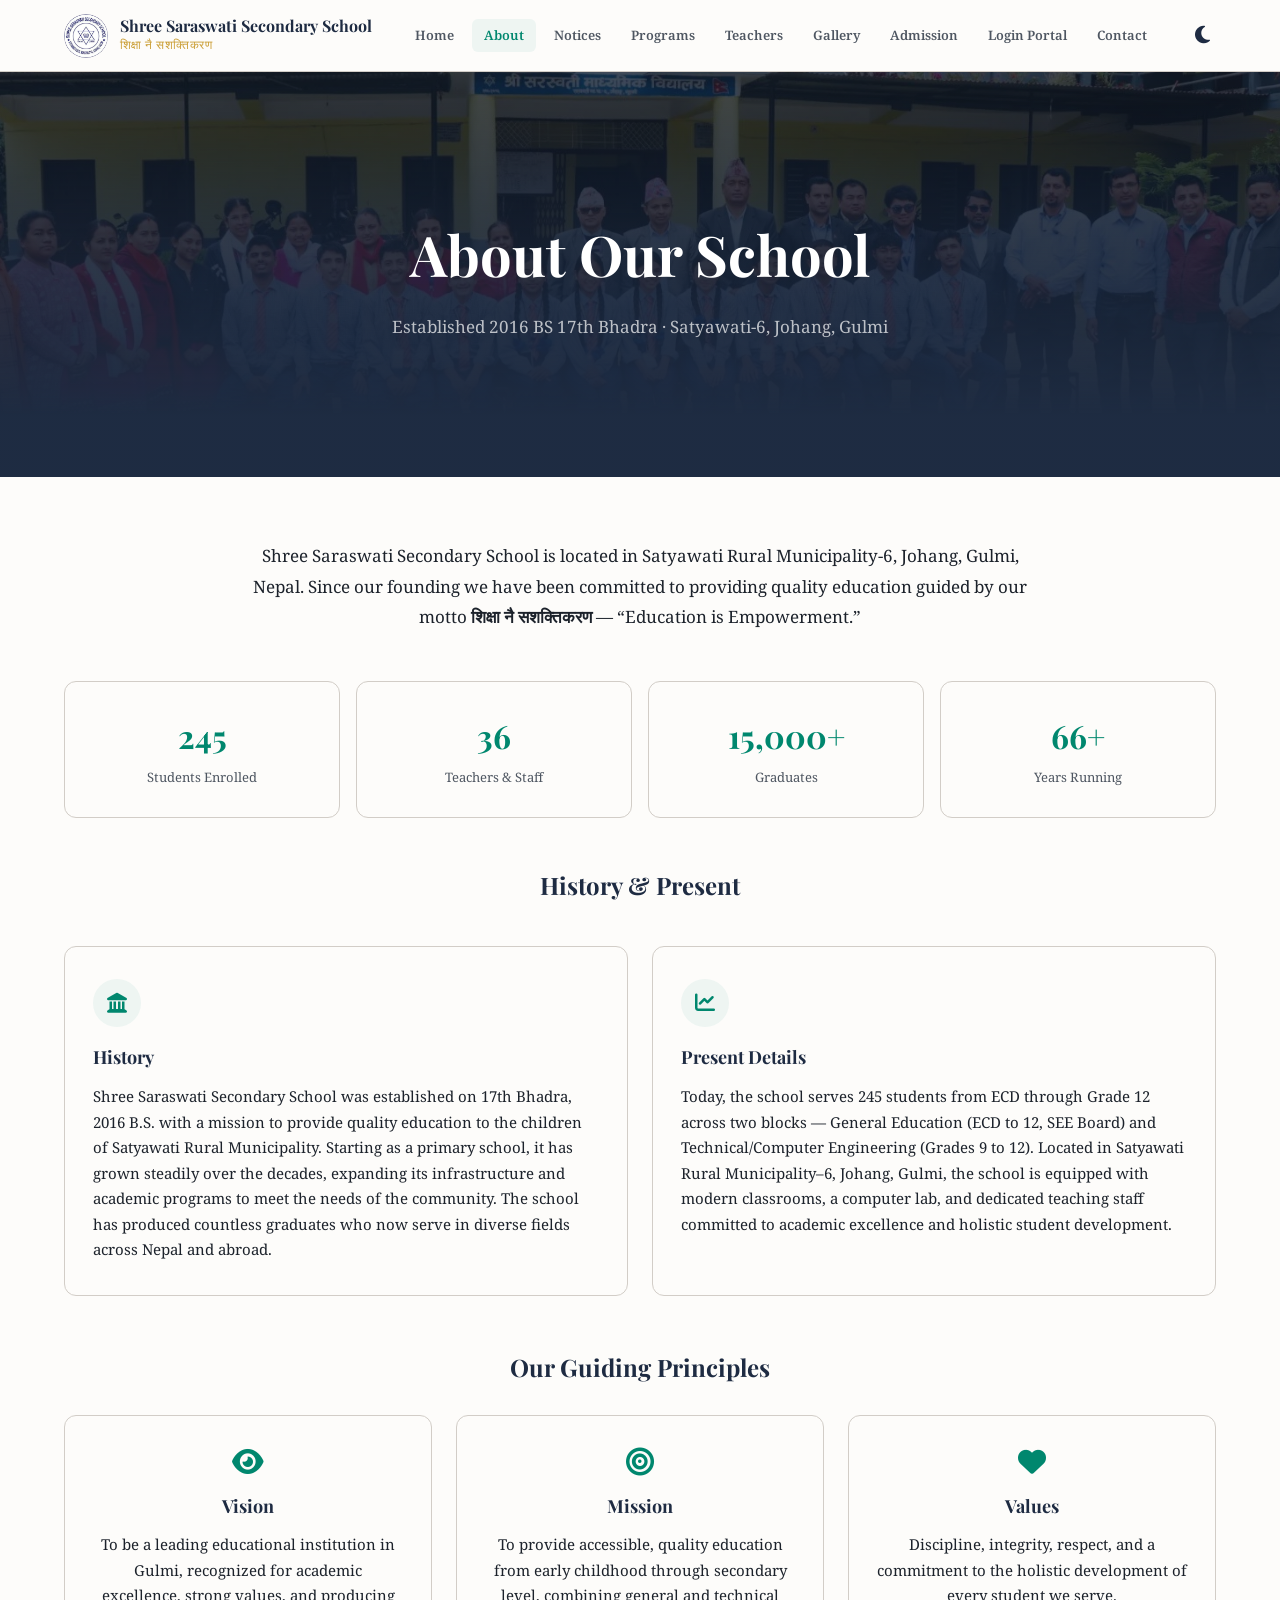
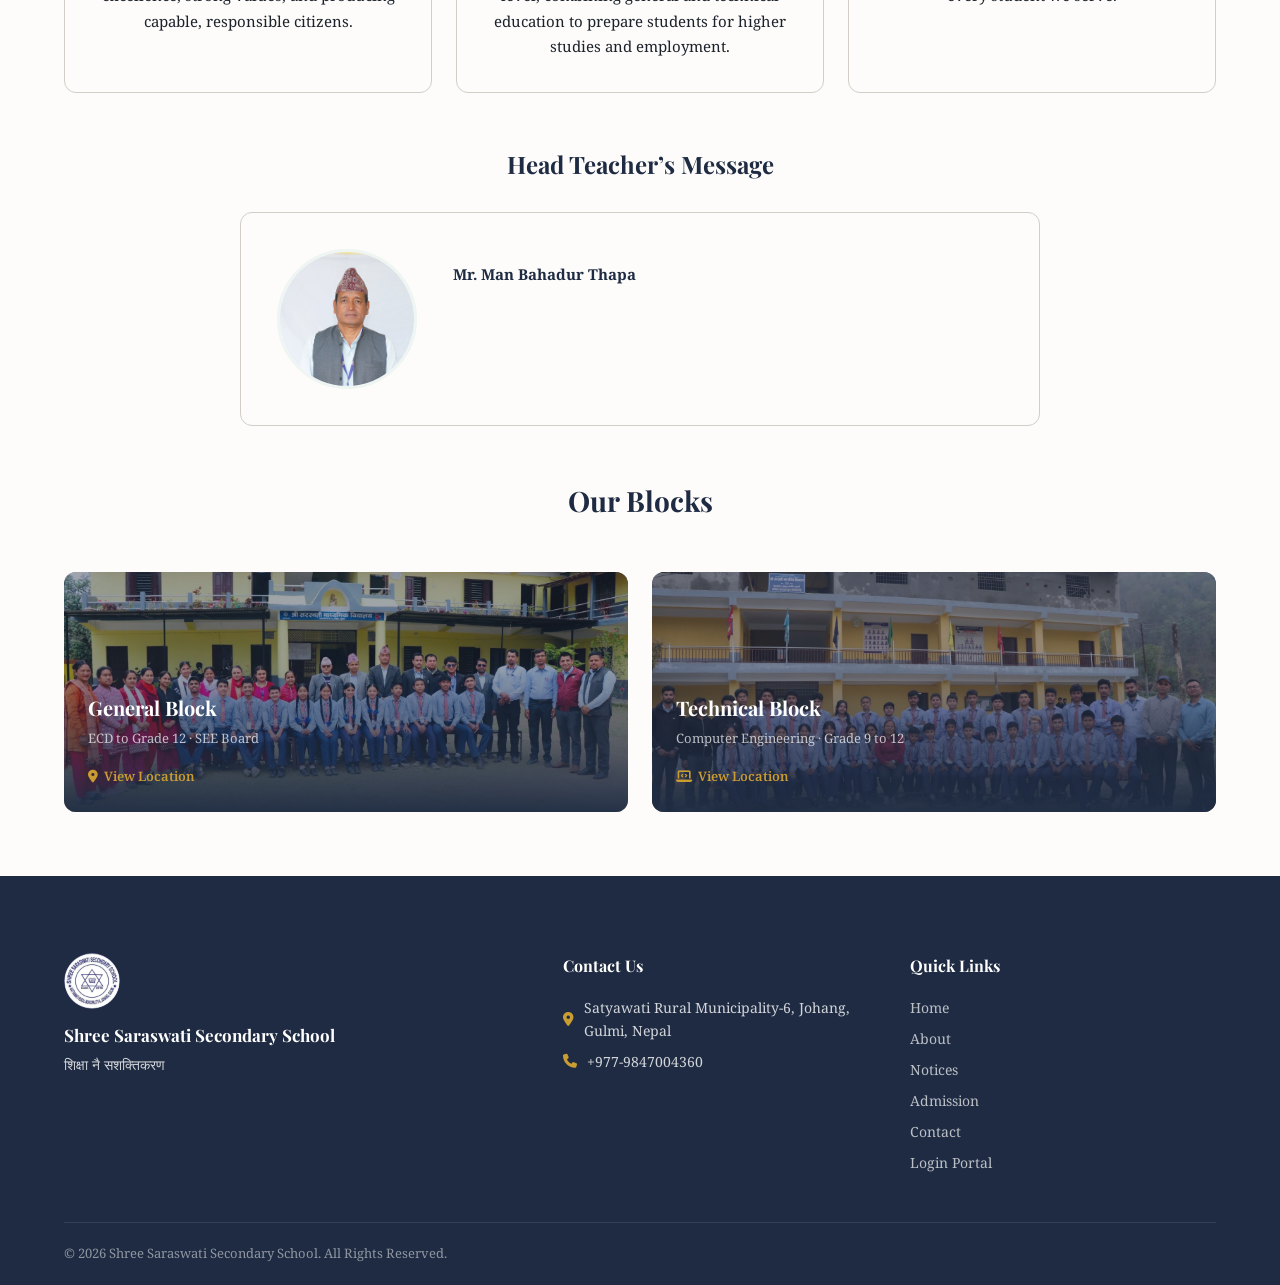
==== commit 883423a8: "Replace Principal with Head Teacher; update head teacher to Man Bahadur Thapa; set establishment dat" ====
--- a/about.html
+++ b/about.html
@@ -4,8 +4,8 @@
   <meta charset="UTF-8">
   <meta name="viewport" content="width=device-width, initial-scale=1.0">
   <title>About Us | Shree Saraswati Secondary School, Gulmi</title>
-  <meta name="description" content="Learn about Shree Saraswati Secondary School in Satyawati-6, Johang, Gulmi — history, vision, mission, principal message, and stats. Community school established 2016 B.S., 66+ years of excellence in Lumbini Province.">
-  <meta name="keywords" content="about Shree Saraswati School, Shree Saraswati Madhyamik Vidyalaya Gulmi, Gulmi school history, Johang school, Satyawati school Gulmi, principal Chhabilal Bhandari, school vision mission Nepal, school founding 2016 BS, community school Gulmi, Gulmi education history, Lumbini Province school, best school in Gulmi about">
+  <meta name="description" content="Learn about Shree Saraswati Secondary School in Satyawati-6, Johang, Gulmi — history, vision, mission, head teacher message, and stats. Community school established 2016 B.S., 66+ years of excellence in Lumbini Province.">
+  <meta name="keywords" content="about Shree Saraswati School, Shree Saraswati Madhyamik Vidyalaya Gulmi, Gulmi school history, Johang school, Satyawati school Gulmi, head teacher Man Bahadur Thapa, school vision mission Nepal, school founding 2016 BS, community school Gulmi, Gulmi education history, Lumbini Province school, best school in Gulmi about">
   <meta name="robots" content="index, follow">
   <meta name="author" content="Shree Saraswati Secondary School">
   <meta name="theme-color" content="#1a3a5c">
@@ -17,7 +17,7 @@
   <meta property="og:type" content="article">
   <meta property="og:site_name" content="Shree Saraswati Secondary School">
   <meta property="og:title" content="About Us | Shree Saraswati Secondary School, Gulmi">
-  <meta property="og:description" content="Learn about Shree Saraswati Secondary School — history since 2016 B.S., vision, mission, principal, and academic programs in Johang, Gulmi.">
+  <meta property="og:description" content="Learn about Shree Saraswati Secondary School — history since 2016 B.S., vision, mission, head teacher, and academic programs in Johang, Gulmi.">
   <meta property="og:image" content="https://saraswatisecschool.edu.np/assets/images/General%20Block.webp">
   <meta property="og:image:width" content="800">
   <meta property="og:image:height" content="600">
@@ -26,7 +26,7 @@
   <meta property="og:locale" content="ne_NP">
   <meta name="twitter:card" content="summary_large_image">
   <meta name="twitter:title" content="About Us | Shree Saraswati Secondary School, Gulmi">
-  <meta name="twitter:description" content="School history, vision, mission, and principal message — Shree Saraswati Secondary School, Johang, Gulmi.">
+  <meta name="twitter:description" content="School history, vision, mission, and head teacher message — Shree Saraswati Secondary School, Johang, Gulmi.">
   <meta name="twitter:image" content="https://saraswatisecschool.edu.np/assets/images/General%20Block.webp">
   <script>if(localStorage.getItem('sss_theme')==='dark')document.documentElement.setAttribute('data-theme','dark')</script>
   <link rel="preconnect" href="https://fonts.googleapis.com">
@@ -111,7 +111,7 @@
   <div class="page-hero-content">
     <h1>About Our School</h1>
     <span class="gold-rule"></span>
-    <p>Established 2016 B.S. &middot; Satyawati-6, Johang, Gulmi</p>
+    <p>Established 2016 BS 17th Bhadra &middot; Satyawati-6, Johang, Gulmi</p>
   </div>
 </section>
 
@@ -131,7 +131,7 @@
       <div class="hp-card-mini">
         <div class="hp-icon"><i class="fas fa-landmark"></i></div>
         <h3>History</h3>
-        <p id="schoolHistory">Shree Saraswati Secondary School was established in 2016 B.S. with a mission to provide quality education to the children of Satyawati Rural Municipality. Starting as a primary school, it has grown steadily over the decades, expanding its infrastructure and academic programs to meet the needs of the community. The school has produced countless graduates who now serve in diverse fields across Nepal and abroad.</p>
+        <p id="schoolHistory">Shree Saraswati Secondary School was established on 17th Bhadra, 2016 B.S. with a mission to provide quality education to the children of Satyawati Rural Municipality. Starting as a primary school, it has grown steadily over the decades, expanding its infrastructure and academic programs to meet the needs of the community. The school has produced countless graduates who now serve in diverse fields across Nepal and abroad.</p>
       </div>
       <div class="hp-card-mini">
         <div class="hp-icon"><i class="fas fa-chart-line"></i></div>
@@ -147,12 +147,12 @@
       <div class="vp-card"><i class="fas fa-heart"></i><h3>Values</h3><p>Discipline, integrity, respect, and a commitment to the holistic development of every student we serve.</p></div>
     </div>
 
-    <h2 style="font-family:var(--font-display);font-size:1.5rem;font-weight:700;color:var(--navy);text-align:center;margin-bottom:28px">Principal&rsquo;s Message</h2>
+    <h2 style="font-family:var(--font-display);font-size:1.5rem;font-weight:700;color:var(--navy);text-align:center;margin-bottom:28px">Head Teacher&rsquo;s Message</h2>
     <div class="principal-section">
-      <img src="assets/images/Teachers/Chhabilal%20Bhandari.webp" alt="Principal Chhabilal Bhandari">
+      <img src="assets/images/Teaching%20Staff/Man%20Bahadur%20Thapa.webp" alt="Head Teacher Man Bahadur Thapa">
       <div>
         <blockquote id="principalMessage"></blockquote>
-        <cite>Mr. Chhabilal Bhandari</cite>
+        <cite>Mr. Man Bahadur Thapa</cite>
       </div>
     </div>
 
--- a/css/style.css
+++ b/css/style.css
@@ -136,7 +136,7 @@
 [data-reveal][data-delay="5"]{transition-delay:0.5s}
 
 /* === CARD HOVER POLISH === */
-.stat-item,.staff-card,.hp-card-mini,.vp-card,.block-card,.collection-card,.gallery-item,.event-item,.testimonial-card,.teacher-card,.program-card{transition:transform 0.35s var(--ease),box-shadow 0.35s var(--ease),border-color 0.35s var(--ease)}
+.stat-item,.staff-card,.hp-card-mini,.vp-card,.block-card,.gallery-item,.event-item,.testimonial-card,.teacher-card,.program-card{transition:transform 0.35s var(--ease),box-shadow 0.35s var(--ease),border-color 0.35s var(--ease)}
 .stat-item:hover,.staff-card:hover,.hp-card-mini:hover,.vp-card:hover,.teacher-card:hover,.program-card:hover{transform:translateY(-4px);box-shadow:var(--shadow-lg)}
 
 /* === ABOUT === */
@@ -173,12 +173,15 @@
 
 /* === STAFF === */
 .staff{background:var(--bg)}
-.staff-grid{display:grid;grid-template-columns:repeat(auto-fill,minmax(200px,1fr));gap:24px;text-align:center}
-.staff-card{padding:24px 16px;background:var(--surface);border-radius:var(--radius-lg);border:1px solid var(--border);transition:transform 0.3s var(--ease)}
+.staff-scroll{overflow:hidden}
+.staff-track{display:flex;gap:20px;width:fit-content;animation:gmarquee 90s linear infinite}
+.staff-track:hover{animation-play-state:paused}
+.staff-card{flex:0 0 260px;text-align:center;padding:0;background:var(--surface);border-radius:var(--radius-lg);border:1px solid var(--border);overflow:hidden;transition:transform 0.3s var(--ease)}
 .staff-card:hover{transform:translateY(-4px)}
-.staff-card img{width:100px;height:100px;border-radius:50%;object-fit:cover;margin:0 auto 12px;border:3px solid var(--teal-ghost)}
-.staff-card h4{font-family:var(--font-display);font-size:0.9375rem;font-weight:700;color:var(--navy);margin-bottom:2px}
-.staff-card .sposition{font-size:0.75rem;color:var(--teal-dark);font-weight:600}
+.staff-card img{width:128px;height:128px;border-radius:50%;object-fit:cover;margin:16px auto 0;border:3px solid var(--teal-ghost)}
+.staff-card .sinfo{padding:18px 16px}
+.staff-card h4{font-family:var(--font-display);font-size:1rem;font-weight:700;color:var(--navy);margin-bottom:2px}
+.staff-card .sposition{font-size:0.8125rem;color:var(--teal-dark);font-weight:600}
 
 /* === HISTORY & PRESENT (inside About) === */
 .hp-row{display:grid;grid-template-columns:1fr 1fr;gap:24px;margin-top:40px}
@@ -358,39 +361,25 @@
 
 /* === TEACHERS === */
 .teachers{background:var(--surface)}
-.teachers-scroll{display:flex;gap:20px;overflow-x:auto;padding-bottom:12px;scroll-snap-type:x mandatory;-webkit-overflow-scrolling:touch}
-.teachers-scroll::-webkit-scrollbar{height:6px}
-.teachers-scroll::-webkit-scrollbar-track{background:transparent}
-.teachers-scroll::-webkit-scrollbar-thumb{background:var(--teal);border-radius:3px}
-.teacher-card{flex:0 0 220px;scroll-snap-align:start;background:var(--bg);border-radius:var(--radius-lg);overflow:hidden;border:1px solid var(--border)}
-.teacher-card img{width:100px;height:100px;border-radius:50%;object-fit:cover;margin:12px auto 0;border:3px solid var(--teal-ghost)}
-.teacher-card .tinfo{padding:16px}
-.teacher-card h4{font-family:var(--font-display);font-size:0.9375rem;font-weight:700;color:var(--navy);margin-bottom:2px}
-.teacher-card .tsubject{font-size:0.75rem;color:var(--teal-dark);font-weight:600}
-.teacher-card .tqual{font-size:0.6875rem;color:var(--text-muted);margin-top:4px}
-.teachers-nav{display:flex;gap:10px;justify-content:center;margin-top:24px}
-.teachers-nav button{width:40px;height:40px;border-radius:50%;border:1px solid var(--border);background:var(--surface);color:var(--navy);cursor:pointer;font-size:0.875rem;transition:all 0.25s}
-.teachers-nav button:hover{background:var(--teal);color:#fff;border-color:var(--teal)}
+.teachers-scroll{overflow:hidden}
+.teachers-track{display:flex;gap:20px;width:fit-content;animation:gmarquee 90s linear infinite}
+.teachers-track:hover{animation-play-state:paused}
+.teacher-card{flex:0 0 260px;scroll-snap-align:start;background:var(--bg);border-radius:var(--radius-lg);overflow:hidden;border:1px solid var(--border)}
+.teacher-card img{width:128px;height:128px;border-radius:50%;object-fit:cover;margin:16px auto 0;border:3px solid var(--teal-ghost)}
+.teacher-card .tinfo{padding:18px 16px}
+.teacher-card h4{font-family:var(--font-display);font-size:1rem;font-weight:700;color:var(--navy);margin-bottom:2px}
+.teacher-card .tsubject{font-size:0.8125rem;color:var(--teal-dark);font-weight:600}
+.teacher-card .tqual{font-size:0.75rem;color:var(--text-muted);margin-top:4px}
 
 /* === GALLERY === */
-.gallery-marquee{overflow:hidden;margin-top:32px;padding:12px 0;border-top:1px solid var(--border);position:relative}
-.gallery-marquee::before,.gallery-marquee::after{content:"";position:absolute;top:0;bottom:0;width:60px;z-index:2;pointer-events:none}
-.gallery-marquee::before{left:0;background:linear-gradient(to right,var(--bg),transparent)}
-.gallery-marquee::after{right:0;background:linear-gradient(to left,var(--bg),transparent)}
-.gmarquee-track{display:flex;gap:12px;animation:gmarquee 40s linear infinite;width:fit-content}
-.gmarquee-track img{height:120px;width:160px;border-radius:6px;flex-shrink:0;object-fit:cover}
-@keyframes gmarquee{0%{transform:translateX(0)}100%{transform:translateX(-50%)}}
 .gallery{background:var(--bg)}
-.gallery-collections{display:flex;gap:12px;margin-bottom:32px;flex-wrap:wrap}
-.collection-card{position:relative;width:160px;height:120px;border-radius:var(--radius);overflow:hidden;cursor:pointer;border:2px solid transparent;transition:border-color 0.25s}
-.collection-card.active{border-color:var(--gold)}
-.collection-card img{width:100%;height:100%;object-fit:cover}
-.collection-overlay{position:absolute;inset:0;background:linear-gradient(to top,oklch(0.29 0.045 260 / 0.8),transparent 60%);display:flex;align-items:flex-end;padding:12px;font-size:0.8125rem;font-weight:700;color:#fff;letter-spacing:0.04em}
-.gallery-waterfall{display:flex;gap:16px;overflow-x:auto;padding-bottom:12px;scroll-snap-type:x mandatory;-webkit-overflow-scrolling:touch;scrollbar-width:none;-ms-overflow-style:none}
-.gallery-waterfall::-webkit-scrollbar{display:none}
-.gallery-item{border-radius:var(--radius);overflow:hidden;cursor:pointer;position:relative;flex:0 0 260px;aspect-ratio:4/3;scroll-snap-align:start}
+.gallery-scroll{overflow:hidden}
+.gallery-track{display:flex;gap:16px;width:fit-content;animation:gmarquee 90s linear infinite}
+.gallery-track:hover{animation-play-state:paused}
+.gallery-item{border-radius:var(--radius);overflow:hidden;cursor:pointer;position:relative;flex:0 0 260px;aspect-ratio:4/3}
 .gallery-item img{width:100%;height:100%;object-fit:cover;transition:transform 0.4s var(--ease)}
 .gallery-item:hover img{transform:scale(1.05)}
+@keyframes gmarquee{0%{transform:translateX(0)}100%{transform:translateX(-50%)}}
 
 /* === EVENTS === */
 .events{background:var(--surface)}
@@ -574,9 +563,6 @@
   .about-layout{grid-template-columns:1fr}
   .stats-grid{grid-template-columns:1fr 1fr}
   .footer-grid{grid-template-columns:1fr 1fr}
-  .gallery-waterfall{grid-template-columns:1fr 1fr}
-  .gallery-item:nth-child(3n+1){grid-row:span 1}
-  .gallery-item:nth-child(3n+1) img{min-height:auto}
   .nb-grid{grid-template-columns:1fr;gap:24px}
   .yp-body{max-height:none}
   .nepali-cal{position:static}
@@ -601,8 +587,6 @@
   .hero-actions{flex-direction:column}
   .btn{width:100%;justify-content:center}
   .footer-grid{grid-template-columns:1fr}
-  .gallery-waterfall{grid-template-columns:1fr}
-  .gallery-collections{justify-content:center}
   .form-grid{grid-template-columns:1fr}
   .blocks-row{grid-template-columns:1fr}
   .hp-row{grid-template-columns:1fr}
@@ -614,8 +598,8 @@
   .section-header{margin-bottom:32px}
   .section-header h2{font-size:clamp(1.35rem,5vw,1.75rem)}
   .hero-content{padding-left:16px;padding-right:16px}
-  .teacher-card{flex:0 0 180px}
-  .gmarquee-track img{height:80px;width:110px}
+  .teacher-card{flex:0 0 200px}
+  .staff-card{flex:0 0 200px}
   .nav-link{font-size:0.9375rem;padding:10px 12px}
   .testimonial-card{flex:0 0 300px;padding:24px 20px}
   .block-content{padding:16px}
@@ -635,13 +619,14 @@
   .school-title p{font-size:0.625rem}
   .hero-split-letter{font-size:clamp(1.75rem,7vw,2.5rem)}
   .section-header h2{font-size:1.125rem}
-  .teacher-card{flex:0 0 150px}
+  .teacher-card{flex:0 0 165px}
   .teacher-card .tinfo{padding:10px}
-  .teacher-card img{width:80px;height:80px}
-  .gmarquee-track img{height:60px;width:90px}
+  .teacher-card img{width:88px;height:88px}
+  .staff-card{flex:0 0 165px}
+  .staff-card .sinfo{padding:10px}
+  .staff-card img{width:88px;height:88px}
   .stat-number{font-size:1.5rem}
   .hp-card-mini{padding:20px 16px}
-  .staff-card{padding:16px 12px}
   .program-card{padding:16px}
   .page-hero-content h1{font-size:clamp(1.25rem,5vw,1.75rem)}
   .page-hero-content{padding:24px 12px}
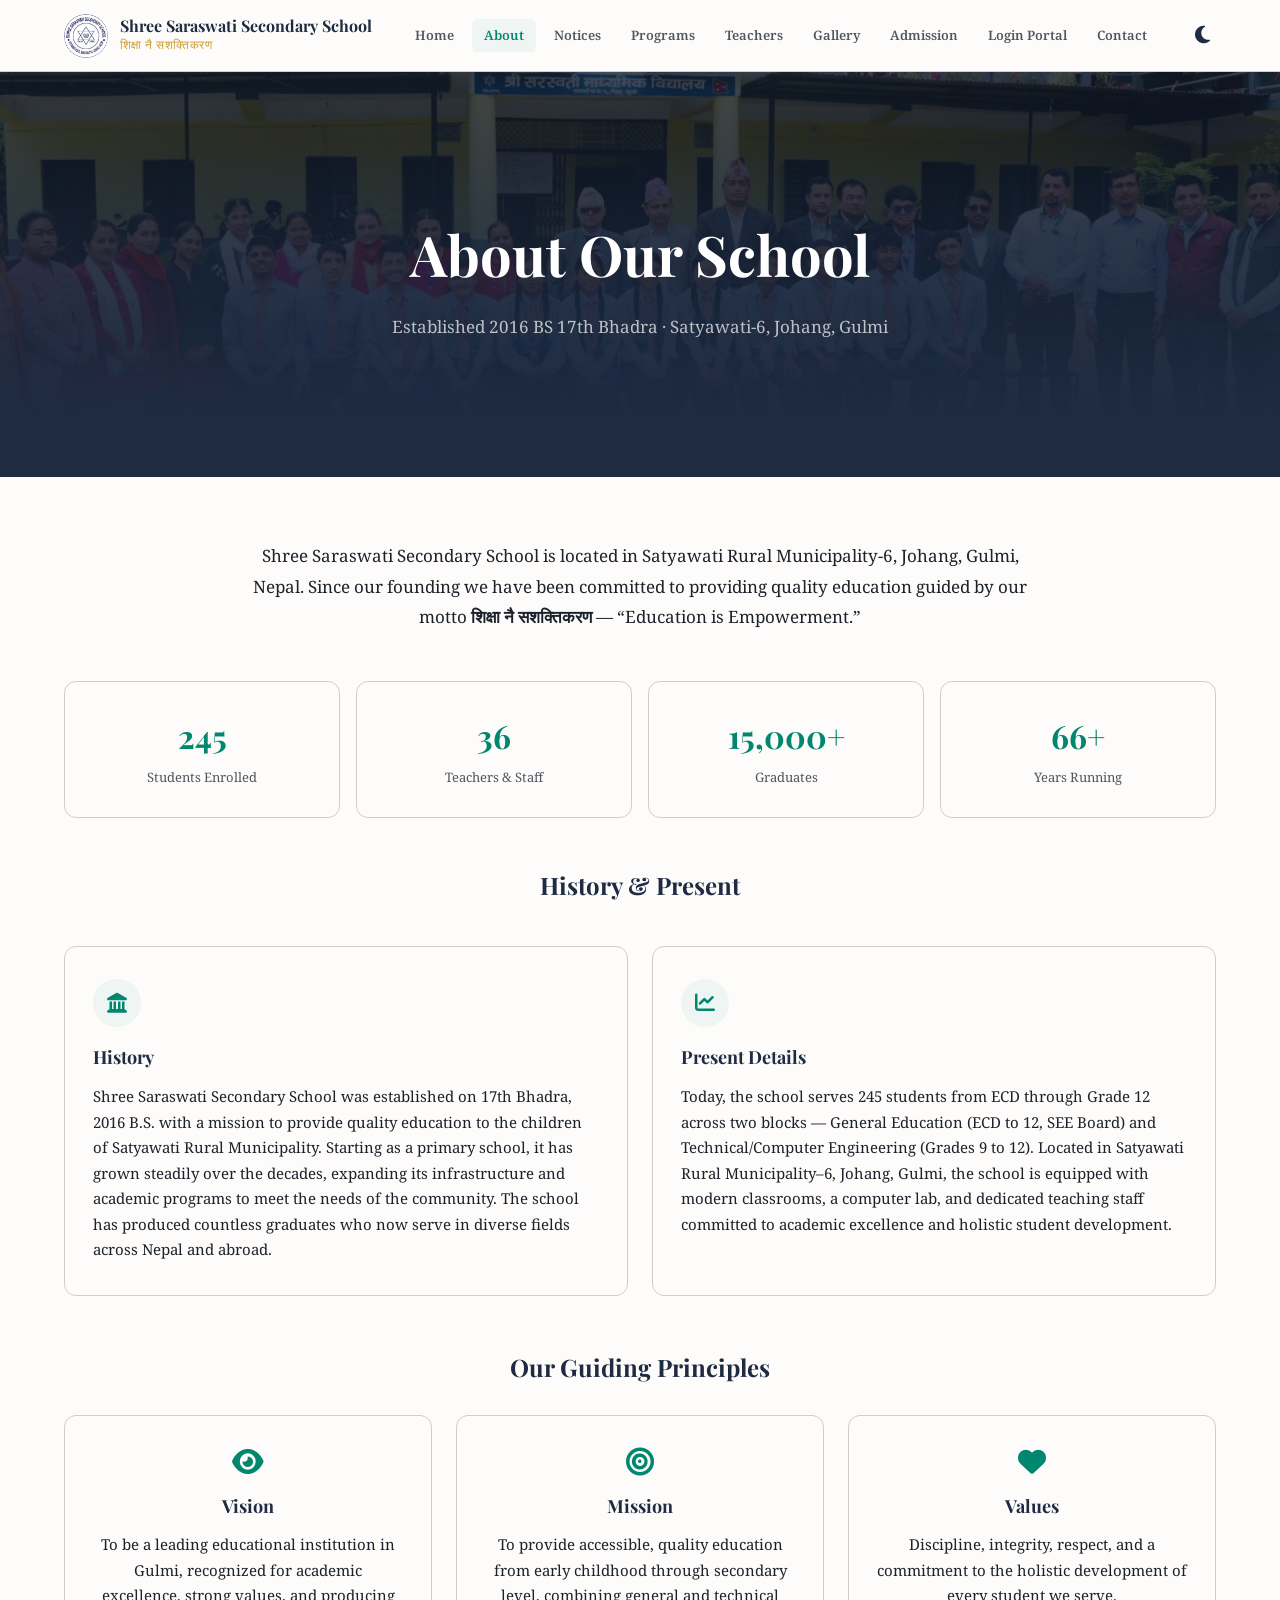
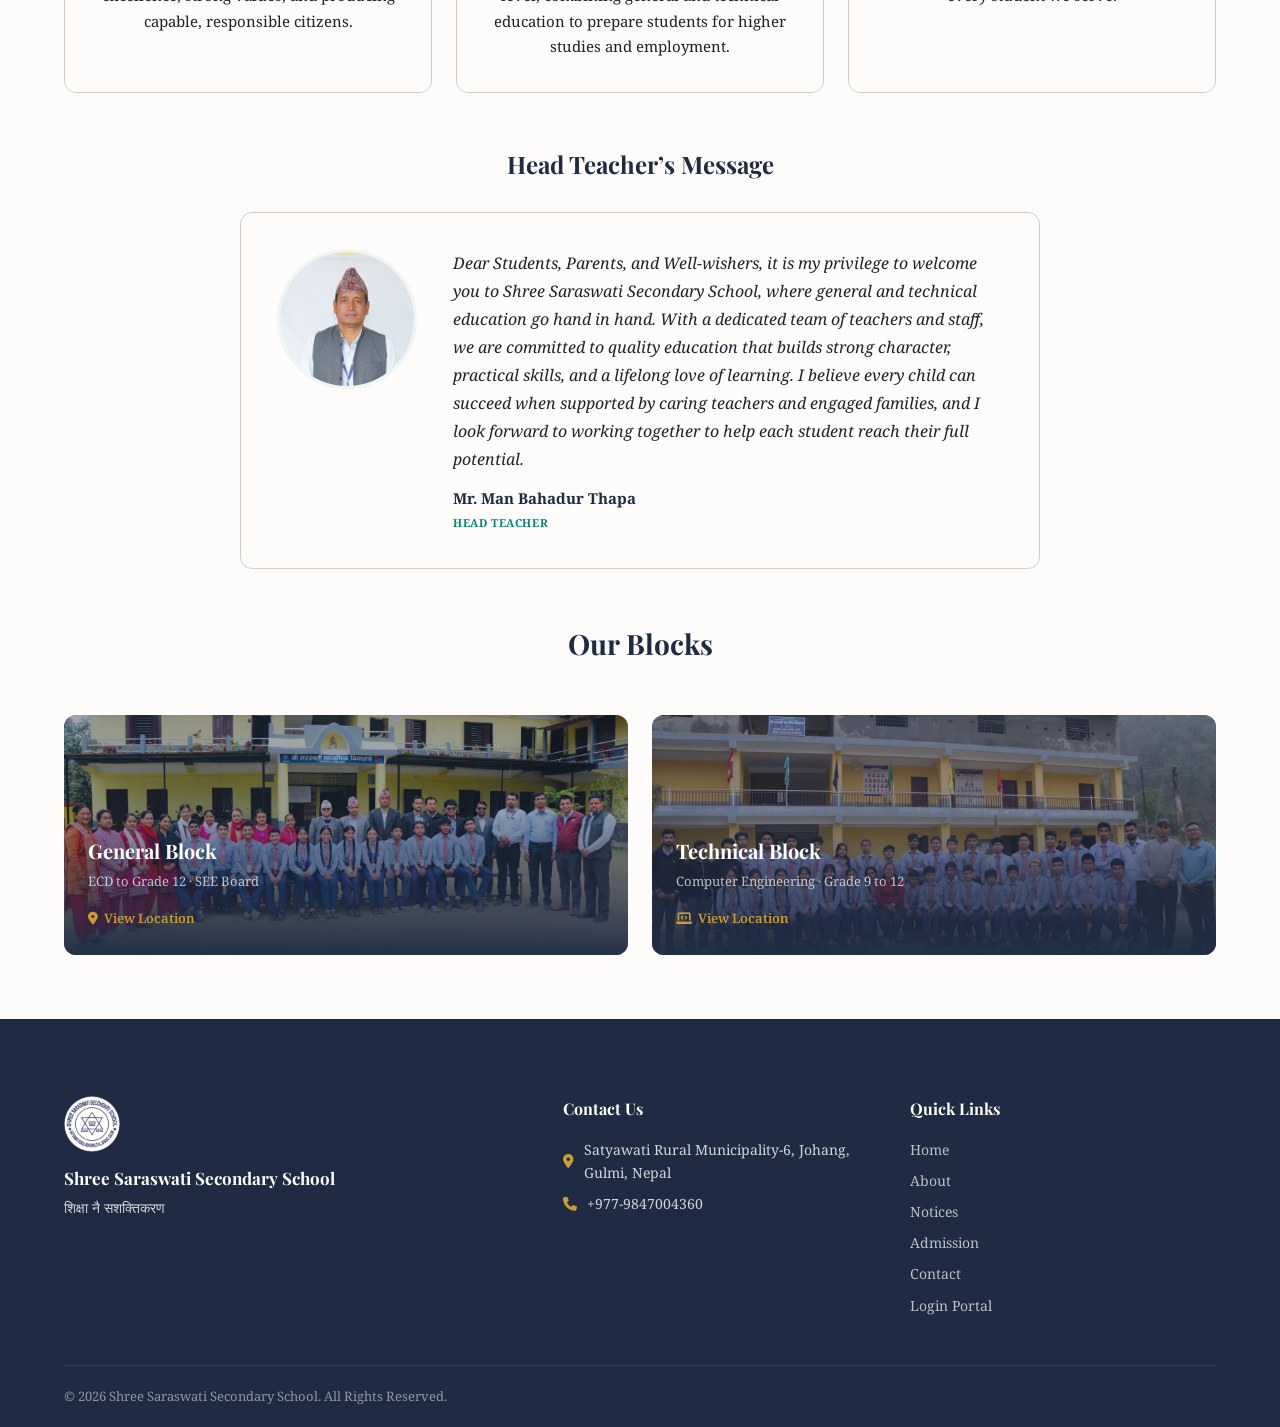
==== commit 7c663c87: "Update About section: TVET vision/mission/values, head teacher name, and message - Update About seed" ====
--- a/about.html
+++ b/about.html
@@ -2,7 +2,7 @@
 <html lang="en">
 <head>
   <meta charset="UTF-8">
-  <meta name="viewport" content="width=device-width, initial-scale=1.0">
+  <meta name="viewport" content="width=device-width, initial-scale=1.0, viewport-fit=cover">
   <title>About Us | Shree Saraswati Secondary School, Gulmi</title>
   <meta name="description" content="Learn about Shree Saraswati Secondary School in Satyawati-6, Johang, Gulmi — history, vision, mission, head teacher message, and stats. Community school established 2016 B.S., 66+ years of excellence in Lumbini Province.">
   <meta name="keywords" content="about Shree Saraswati School, Shree Saraswati Madhyamik Vidyalaya Gulmi, Gulmi school history, Johang school, Satyawati school Gulmi, head teacher Man Bahadur Thapa, school vision mission Nepal, school founding 2016 BS, community school Gulmi, Gulmi education history, Lumbini Province school, best school in Gulmi about">
@@ -22,12 +22,15 @@
   <meta property="og:image:width" content="800">
   <meta property="og:image:height" content="600">
   <meta property="og:image:alt" content="General Block building of Shree Saraswati Secondary School">
+  <meta property="og:image:type" content="image/webp">
   <meta property="og:url" content="https://saraswatisecschool.edu.np/about.html">
   <meta property="og:locale" content="ne_NP">
   <meta name="twitter:card" content="summary_large_image">
   <meta name="twitter:title" content="About Us | Shree Saraswati Secondary School, Gulmi">
   <meta name="twitter:description" content="School history, vision, mission, and head teacher message — Shree Saraswati Secondary School, Johang, Gulmi.">
   <meta name="twitter:image" content="https://saraswatisecschool.edu.np/assets/images/General%20Block.webp">
+  <meta name="twitter:image:alt" content="General Block building of Shree Saraswati Secondary School">
+  <meta name="twitter:image:type" content="image/webp">
   <script>if(localStorage.getItem('sss_theme')==='dark')document.documentElement.setAttribute('data-theme','dark')</script>
   <link rel="preconnect" href="https://fonts.googleapis.com">
   <link rel="preconnect" href="https://fonts.gstatic.com" crossorigin>
@@ -61,6 +64,7 @@
     .principal-section img{width:140px;height:140px;border-radius:50%;object-fit:cover;border:3px solid var(--teal-ghost)}
     .principal-section blockquote{font-size:1rem;font-style:italic;color:var(--text);line-height:1.75;margin-bottom:12px}
     .principal-section cite{font-weight:700;color:var(--navy);font-style:normal;font-size:0.9375rem}
+    .principal-section .principal-role{display:block;margin-top:2px;font-size:0.6875rem;font-weight:700;color:var(--teal);letter-spacing:0.6px;text-transform:uppercase}
     .about-blocks-title{text-align:center;margin-bottom:32px}
     .about-blocks-title h2{font-family:var(--font-display);font-size:1.75rem;font-weight:700;color:var(--navy)}
     @media(max-width:768px){
@@ -151,8 +155,9 @@
     <div class="principal-section">
       <img src="assets/images/Teaching%20Staff/Man%20Bahadur%20Thapa.webp" alt="Head Teacher Man Bahadur Thapa">
       <div>
-        <blockquote id="principalMessage"></blockquote>
+        <blockquote id="principalMessage">Dear Students, Parents, and Well-wishers, it is my privilege to welcome you to Shree Saraswati Secondary School, where general and technical education go hand in hand. With a dedicated team of teachers and staff, we are committed to quality education that builds strong character, practical skills, and a lifelong love of learning. I believe every child can succeed when supported by caring teachers and engaged families, and I look forward to working together to help each student reach their full potential.</blockquote>
         <cite>Mr. Man Bahadur Thapa</cite>
+        <span class="principal-role">Head Teacher</span>
       </div>
     </div>
 
--- a/css/style.css
+++ b/css/style.css
@@ -23,6 +23,7 @@
   --shadow-lg:0 8px 32px oklch(0 0 0 / 0.10);
   --ease:cubic-bezier(0.22,1,0.36,1);
   --header-h:72px;
+  --header-h:calc(72px + env(safe-area-inset-top));
   --marquee-h:36px;
 }
 
@@ -71,7 +72,7 @@
 .section-header.left{text-align:left}
 
 /* === HEADER === */
-.header{position:fixed;top:0;left:0;right:0;height:var(--header-h);background:var(--surface);z-index:1000;border-bottom:1px solid var(--border);transition:background 0.35s var(--ease),box-shadow 0.35s var(--ease)}
+.header{position:fixed;top:0;left:0;right:0;height:var(--header-h);padding-top:env(safe-area-inset-top);background:var(--surface);z-index:1000;border-bottom:1px solid var(--border);transition:background 0.35s var(--ease),box-shadow 0.35s var(--ease)}
 .header.scrolled{background:oklch(0.99 0.003 80 / 0.92);-webkit-backdrop-filter:blur(8px);backdrop-filter:blur(8px);box-shadow:0 1px 12px oklch(0 0 0 / 0.06)}
 .header-container{max-width:1200px;margin:0 auto;padding:0 24px;height:100%;display:flex;align-items:center;justify-content:space-between;gap:16px}
 .logo-section{display:flex;align-items:center;gap:12px;flex-shrink:0}
@@ -147,11 +148,12 @@
 .about-card{display:flex;gap:16px;padding:20px 24px;background:var(--bg);border-radius:var(--radius-lg);border:1px solid var(--border)}
 .about-card i{font-size:1.25rem;color:var(--teal);margin-top:3px;width:28px;flex-shrink:0}
 .about-card h3{font-family:var(--font-display);font-size:1rem;font-weight:700;color:var(--navy);margin-bottom:4px}
-.about-card p{font-size:0.875rem;color:var(--text-muted);line-height:1.55}
+.about-card p{font-size:0.875rem;color:var(--text-muted);line-height:1.55;white-space:pre-line}
 .principal-spotlight{padding:32px;background:var(--teal-ghost);border-radius:var(--radius-lg);border:1px solid oklch(0.55 0.12 175 / 0.12)}
 .principal-spotlight img{width:120px;height:120px;border-radius:50%;object-fit:cover;margin-bottom:16px;border:3px solid var(--surface)}
 .principal-spotlight blockquote{font-size:0.9375rem;font-style:italic;color:var(--text);line-height:1.7;margin-bottom:12px}
 .principal-spotlight cite{font-weight:700;color:var(--navy);font-style:normal;font-size:0.875rem}
+.principal-spotlight .principal-role{display:block;margin-top:2px;font-size:0.6875rem;font-weight:700;color:var(--teal);letter-spacing:0.6px;text-transform:uppercase}
 .blocks-row{display:grid;grid-template-columns:1fr 1fr;gap:24px;margin-top:48px}
 .block-card{position:relative;border-radius:var(--radius-lg);overflow:hidden;background:var(--navy)}
 .block-card img{width:100%;height:240px;object-fit:cover;opacity:0.6}
@@ -559,6 +561,18 @@
 [data-reveal-right].in-view{opacity:1;transform:translateX(0)}
 
 /* === RESPONSIVE === */
+/* Notch / rounded-corner safe areas (requires viewport-fit=cover) */
+@media(min-width:481px){
+  .header-container{padding-left:max(24px, env(safe-area-inset-left));padding-right:max(24px, env(safe-area-inset-right))}
+}
+@media(max-width:480px){
+  .toast{left:max(16px, env(safe-area-inset-left));right:max(16px, env(safe-area-inset-right));bottom:max(16px, env(safe-area-inset-bottom))}
+  .lightbox-close{top:max(20px, env(safe-area-inset-top));right:max(20px, env(safe-area-inset-right))}
+}
+/* Prevent iOS Safari auto-zoom when focusing form inputs */
+@media(max-width:768px){
+  input[type=text],input[type=email],input[type=password],input[type=tel],input[type=number],input[type=url],input[type=search],select,textarea{font-size:16px}
+}
 @media(max-width:992px){
   .about-layout{grid-template-columns:1fr}
   .stats-grid{grid-template-columns:1fr 1fr}
@@ -568,11 +582,12 @@
   .nepali-cal{position:static}
 }
 @media(max-width:768px){
-  :root{--header-h:64px}
+  :root{--header-h:64px;--header-h:calc(64px + env(safe-area-inset-top))}
   .nav-menu{position:fixed;top:calc(var(--header-h) + var(--marquee-h));left:0;right:0;background:var(--surface);flex-direction:column;padding:16px 24px;border-bottom:1px solid var(--border);display:none;z-index:999;max-height:calc(100vh - var(--header-h) - var(--marquee-h));overflow-y:auto;transform:translateY(-8px);opacity:0;transition:transform 0.3s var(--ease),opacity 0.3s var(--ease),display 0.3s allow-discrete}
   .nav-menu.open{display:flex;transform:translateY(0);opacity:1}
   @supports not (transition:display 0.3s allow-discrete){.nav-menu.open{display:flex}}
   .menu-toggle{display:block}
+  .menu-toggle,.theme-toggle{min-width:44px;min-height:44px;display:flex;align-items:center;justify-content:center}
   .notice-row{grid-template-columns:1fr;gap:6px}
   .hero-split-letter{font-size:clamp(2.5rem,10vw,4.5rem)}
   .page-hero{min-height:35vh}
@@ -580,7 +595,7 @@
 }
 @media(max-width:480px){
   .container{padding:0 16px}
-  .header-container{padding:0 16px}
+  .header-container{padding-left:max(16px, env(safe-area-inset-left));padding-right:max(16px, env(safe-area-inset-right))}
   .stats-grid{grid-template-columns:1fr 1fr;gap:12px}
   .stat-item{padding:24px 12px}
   .stat-number{font-size:2rem}
@@ -591,7 +606,7 @@
   .blocks-row{grid-template-columns:1fr}
   .hp-row{grid-template-columns:1fr}
   .programs-grid{grid-template-columns:1fr}
-  .back-to-top{bottom:16px;right:16px;width:40px;height:40px;font-size:1rem}
+  .back-to-top{bottom:max(16px, env(safe-area-inset-bottom));right:max(16px, env(safe-area-inset-right));width:40px;height:40px;font-size:1rem}
   .lightbox-prev{left:6px}
   .lightbox-next{right:6px}
   .lightbox-nav{width:36px;height:36px;font-size:0.9rem}
@@ -612,9 +627,9 @@
   .cal-badge{font-size:0.4rem;padding:1px 3px}
 }
 @media(max-width:360px){
-  :root{--header-h:56px}
+  :root{--header-h:56px;--header-h:calc(56px + env(safe-area-inset-top))}
   .container{padding:0 12px}
-  .header-container{padding:0 12px;gap:8px}
+  .header-container{padding:0 max(12px, env(safe-area-inset-left)) 0 max(12px, env(safe-area-inset-right));gap:8px}
   .school-title h1{font-size:0.8125rem}
   .school-title p{font-size:0.625rem}
   .hero-split-letter{font-size:clamp(1.75rem,7vw,2.5rem)}
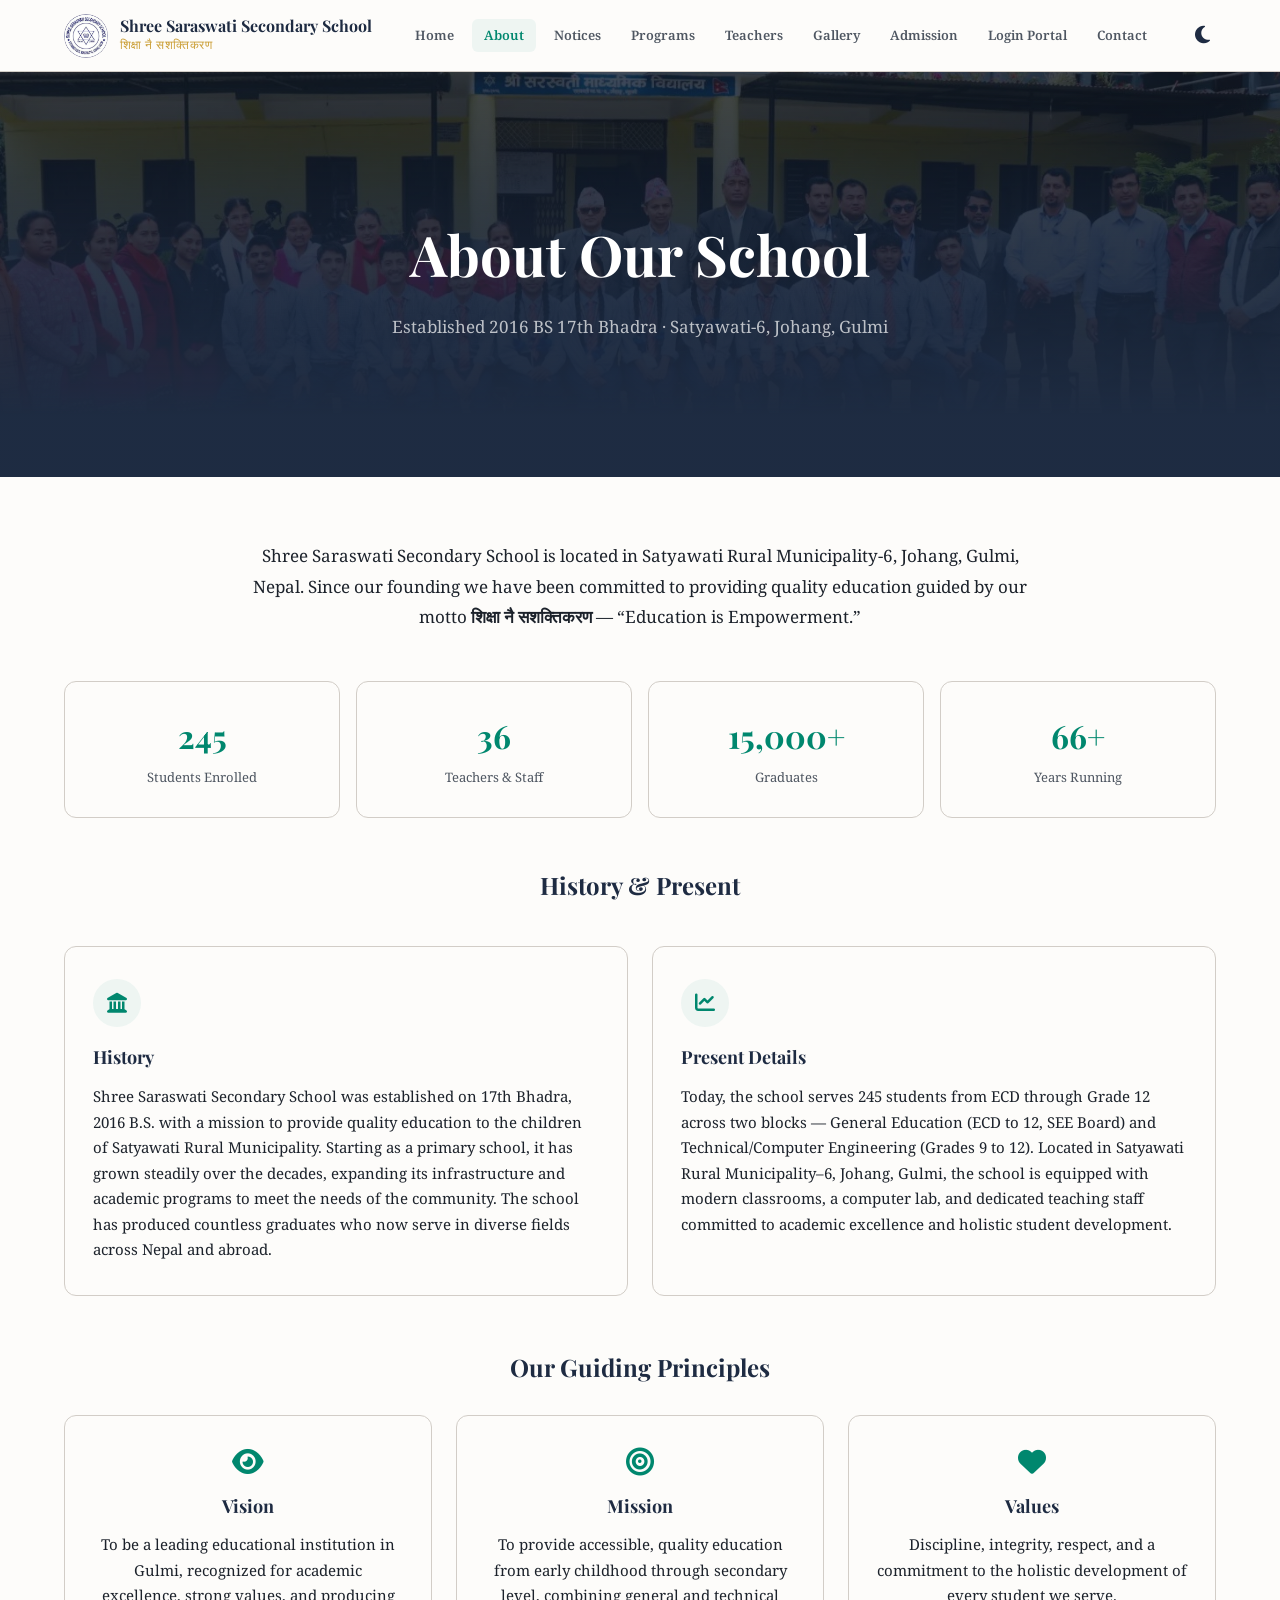
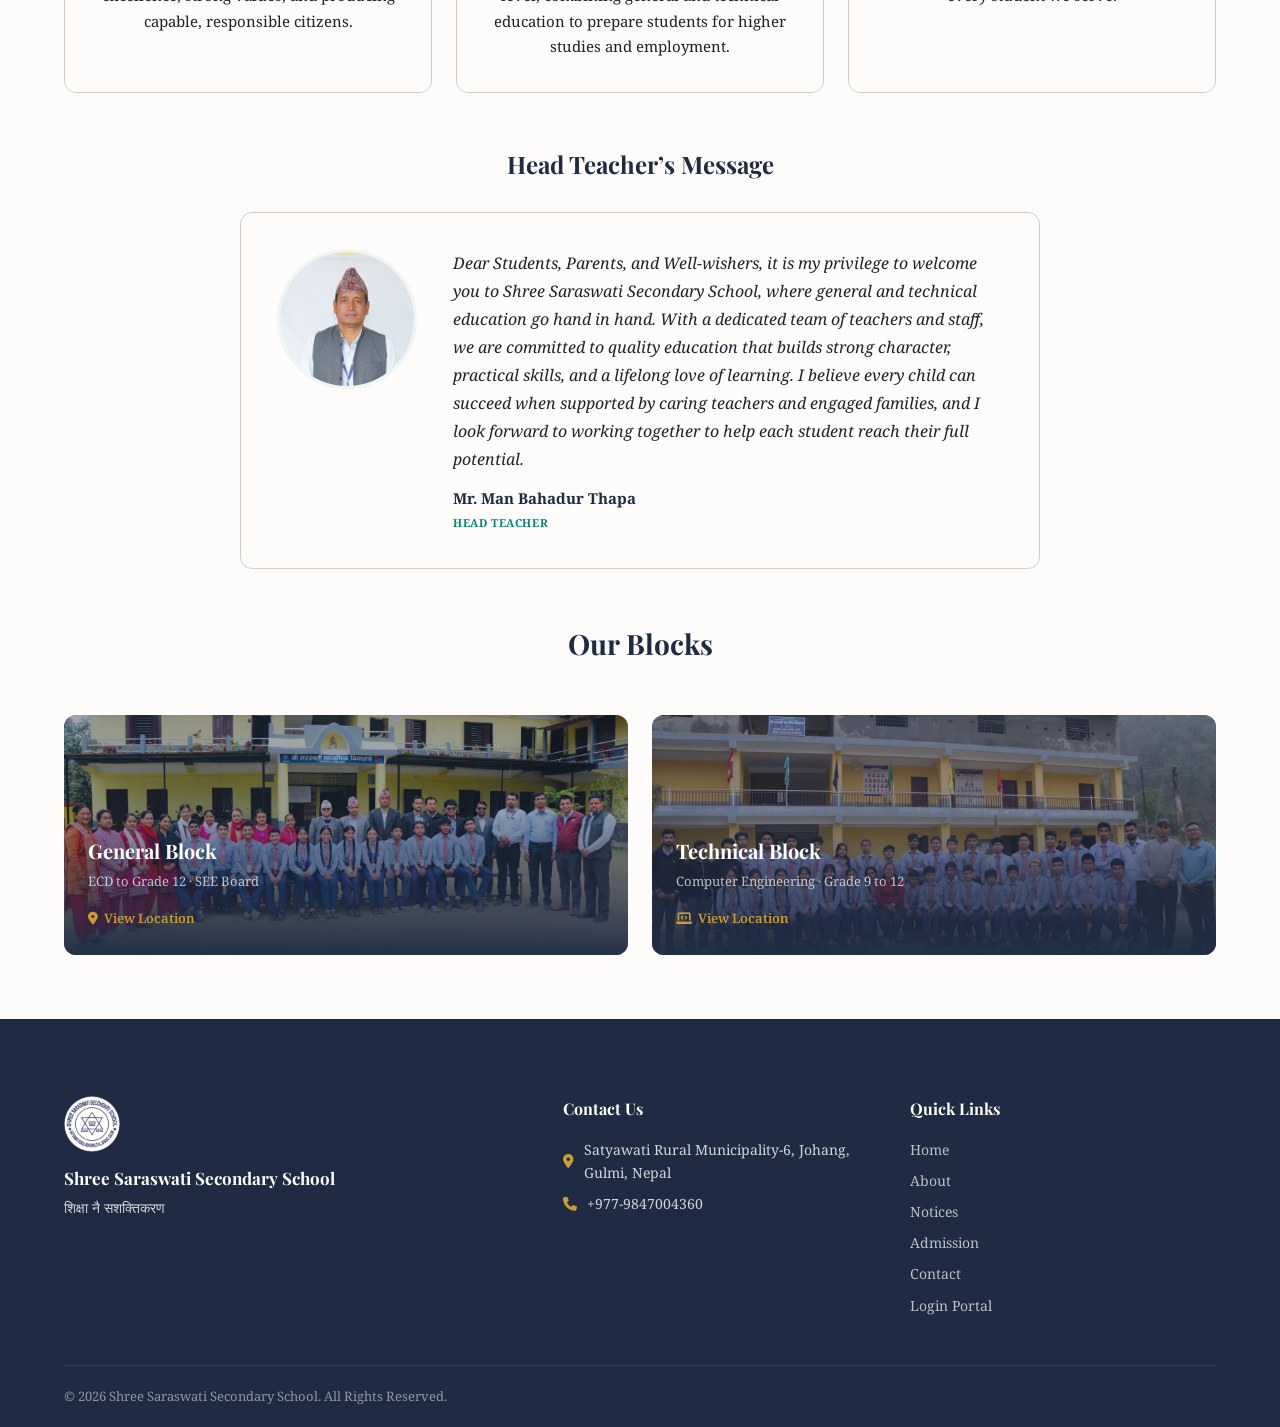
==== commit a9b71bd1: "SEO overhaul: meta descriptions, sitemap, accessibility, and indexing - Shorten all meta description" ====
--- a/about.html
+++ b/about.html
@@ -4,7 +4,7 @@
   <meta charset="UTF-8">
   <meta name="viewport" content="width=device-width, initial-scale=1.0, viewport-fit=cover">
   <title>About Us | Shree Saraswati Secondary School, Gulmi</title>
-  <meta name="description" content="Learn about Shree Saraswati Secondary School in Satyawati-6, Johang, Gulmi — history, vision, mission, head teacher message, and stats. Community school established 2016 B.S., 66+ years of excellence in Lumbini Province.">
+  <meta name="description" content="Learn about Shree Saraswati Secondary School — history since 2016 B.S., vision, mission, head teacher, and academic programs in Johang, Gulmi.">
   <meta name="keywords" content="about Shree Saraswati School, Shree Saraswati Madhyamik Vidyalaya Gulmi, Gulmi school history, Johang school, Satyawati school Gulmi, head teacher Man Bahadur Thapa, school vision mission Nepal, school founding 2016 BS, community school Gulmi, Gulmi education history, Lumbini Province school, best school in Gulmi about">
   <meta name="robots" content="index, follow">
   <meta name="author" content="Shree Saraswati Secondary School">
@@ -14,6 +14,7 @@
   <link rel="apple-touch-icon" href="assets/images/School%20circular%20logo.webp">
   <link rel="alternate" hreflang="en" href="https://saraswatisecschool.edu.np/about.html">
   <link rel="alternate" hreflang="ne" href="https://saraswatisecschool.edu.np/about.html">
+  <link rel="alternate" hreflang="x-default" href="https://saraswatisecschool.edu.np/about.html">
   <meta property="og:type" content="article">
   <meta property="og:site_name" content="Shree Saraswati Secondary School">
   <meta property="og:title" content="About Us | Shree Saraswati Secondary School, Gulmi">
@@ -26,6 +27,7 @@
   <meta property="og:url" content="https://saraswatisecschool.edu.np/about.html">
   <meta property="og:locale" content="ne_NP">
   <meta name="twitter:card" content="summary_large_image">
+  <meta name="twitter:site" content="@saraswatisec">
   <meta name="twitter:title" content="About Us | Shree Saraswati Secondary School, Gulmi">
   <meta name="twitter:description" content="School history, vision, mission, and head teacher message — Shree Saraswati Secondary School, Johang, Gulmi.">
   <meta name="twitter:image" content="https://saraswatisecschool.edu.np/assets/images/General%20Block.webp">
@@ -104,7 +106,8 @@
   </div>
 </header>
 
-<section class="about-page-hero" id="about-content">
+<main id="about-content" tabindex="-1">
+<section class="about-page-hero">
   <div class="hero-slides">
     <img src="assets/images/Hero%20session/1.General%20Block.webp" alt="Shree Saraswati School General Block" class="hero-slide active" loading="eager">
     <img src="assets/images/Hero%20session/2.Technical%20Block.webp" alt="Technical Block building" class="hero-slide" loading="lazy">
@@ -182,6 +185,7 @@
     </div>
   </div>
 </section>
+</main>
 
 <footer class="footer">
   <div class="container">
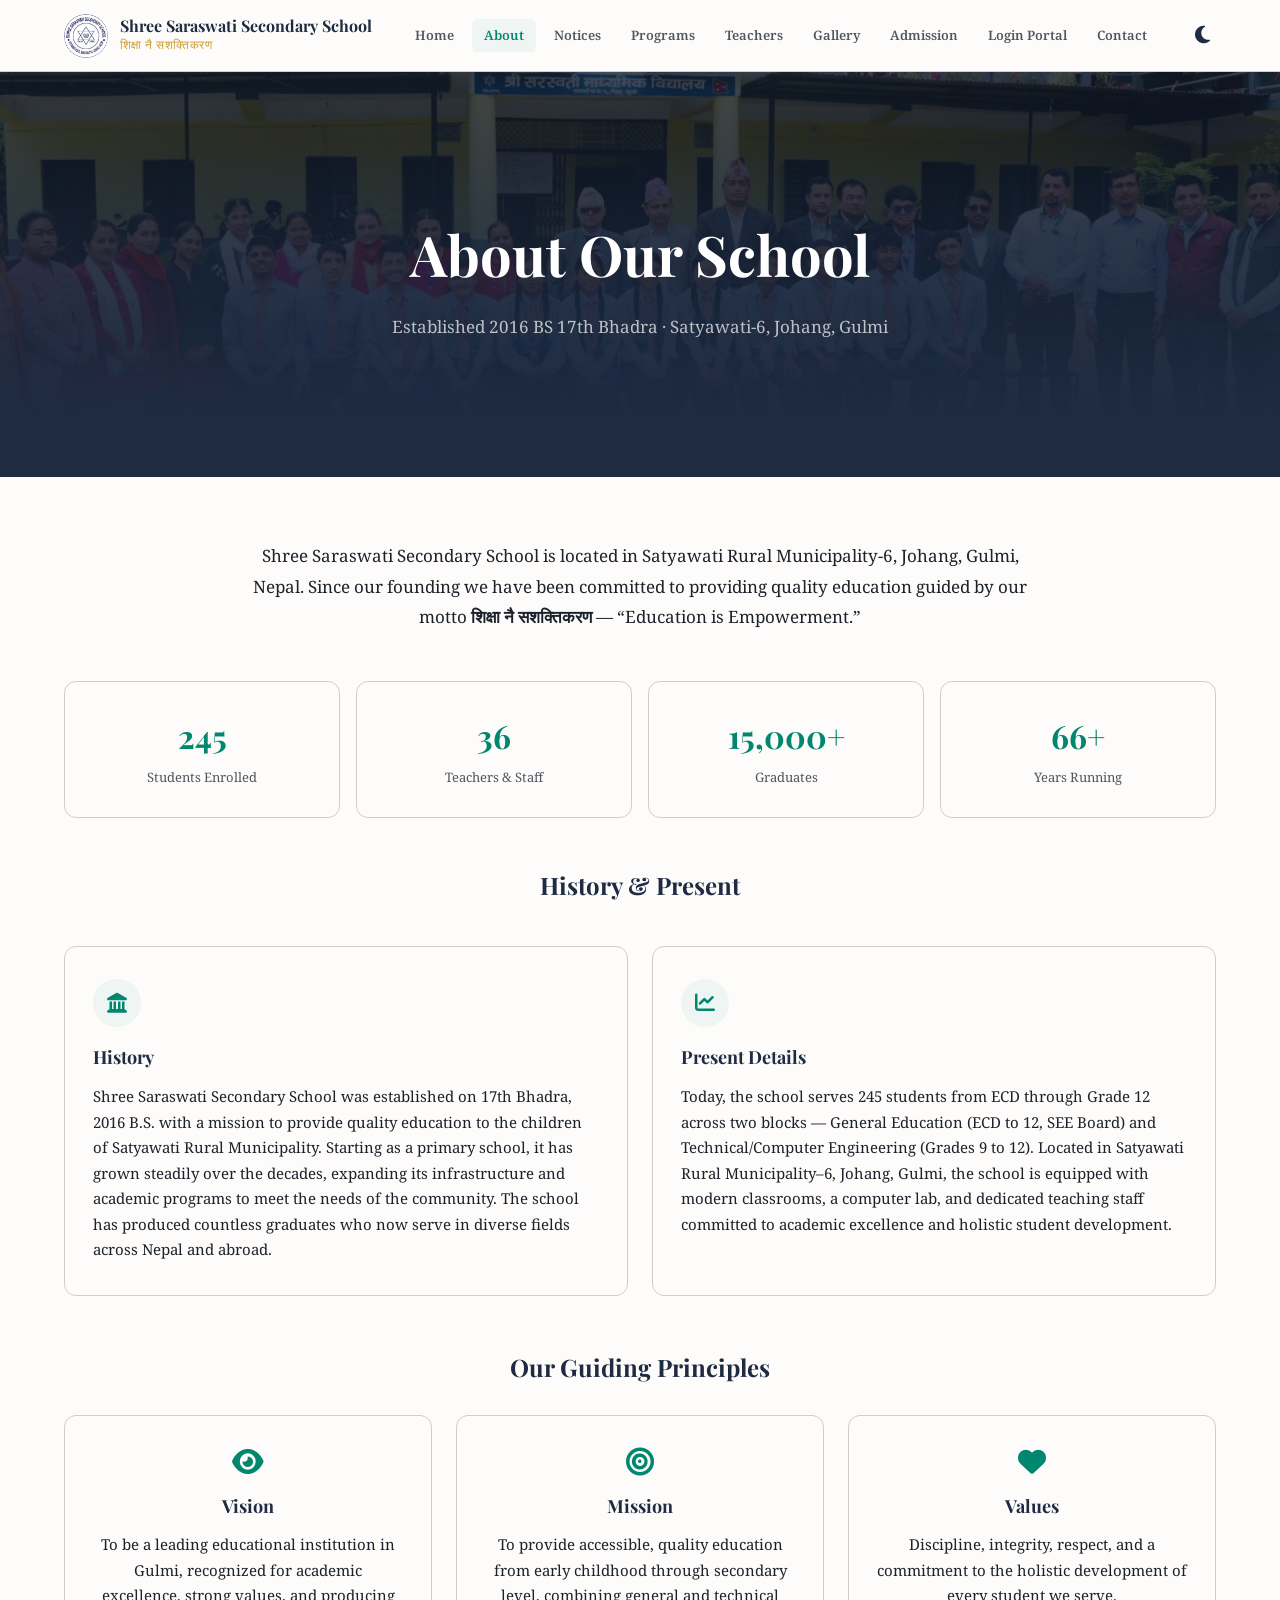
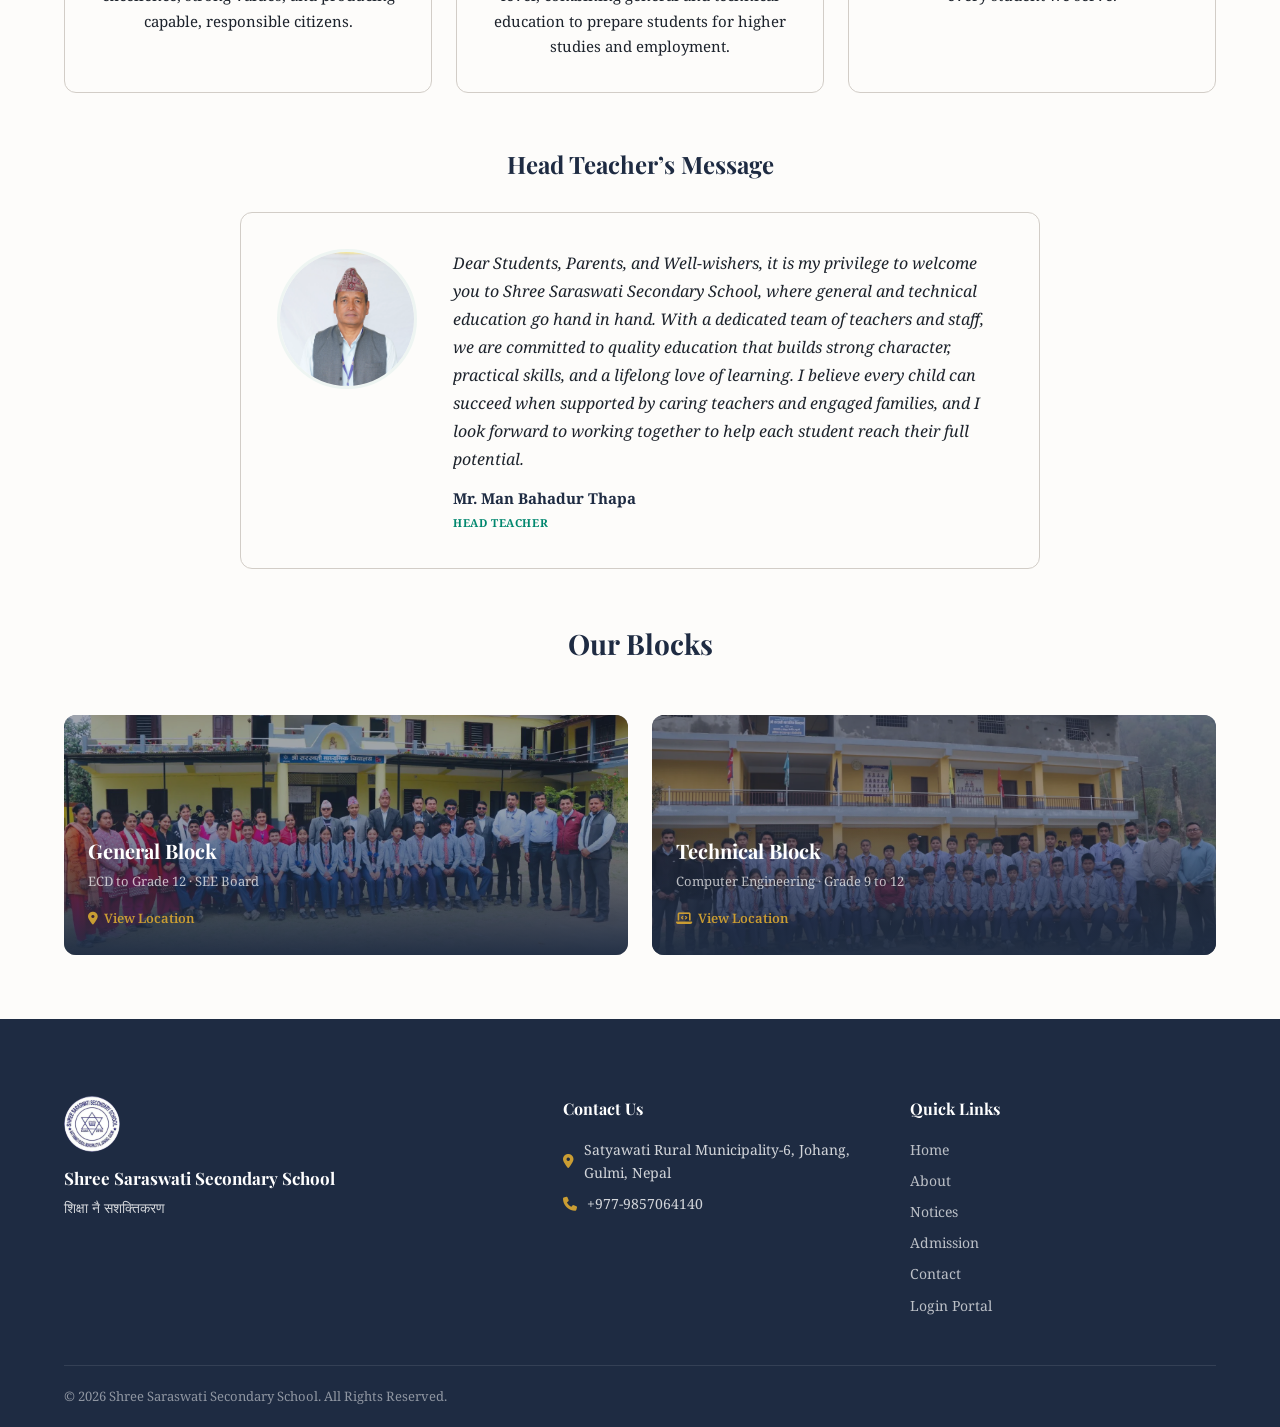
==== commit 4800ae45: "Update contact details: phone to +977-9857064140, email to saraswatischool60@gmail.com" ====
--- a/about.html
+++ b/about.html
@@ -198,7 +198,7 @@
       <div class="footer-contact">
         <h3>Contact Us</h3>
         <p><i class="fas fa-map-marker-alt"></i> Satyawati Rural Municipality-6, Johang, Gulmi, Nepal</p>
-        <p><i class="fas fa-phone"></i> +977-9847004360</p>
+        <p><i class="fas fa-phone"></i> +977-9857064140</p>
       </div>
       <div class="footer-links">
         <h3>Quick Links</h3>
